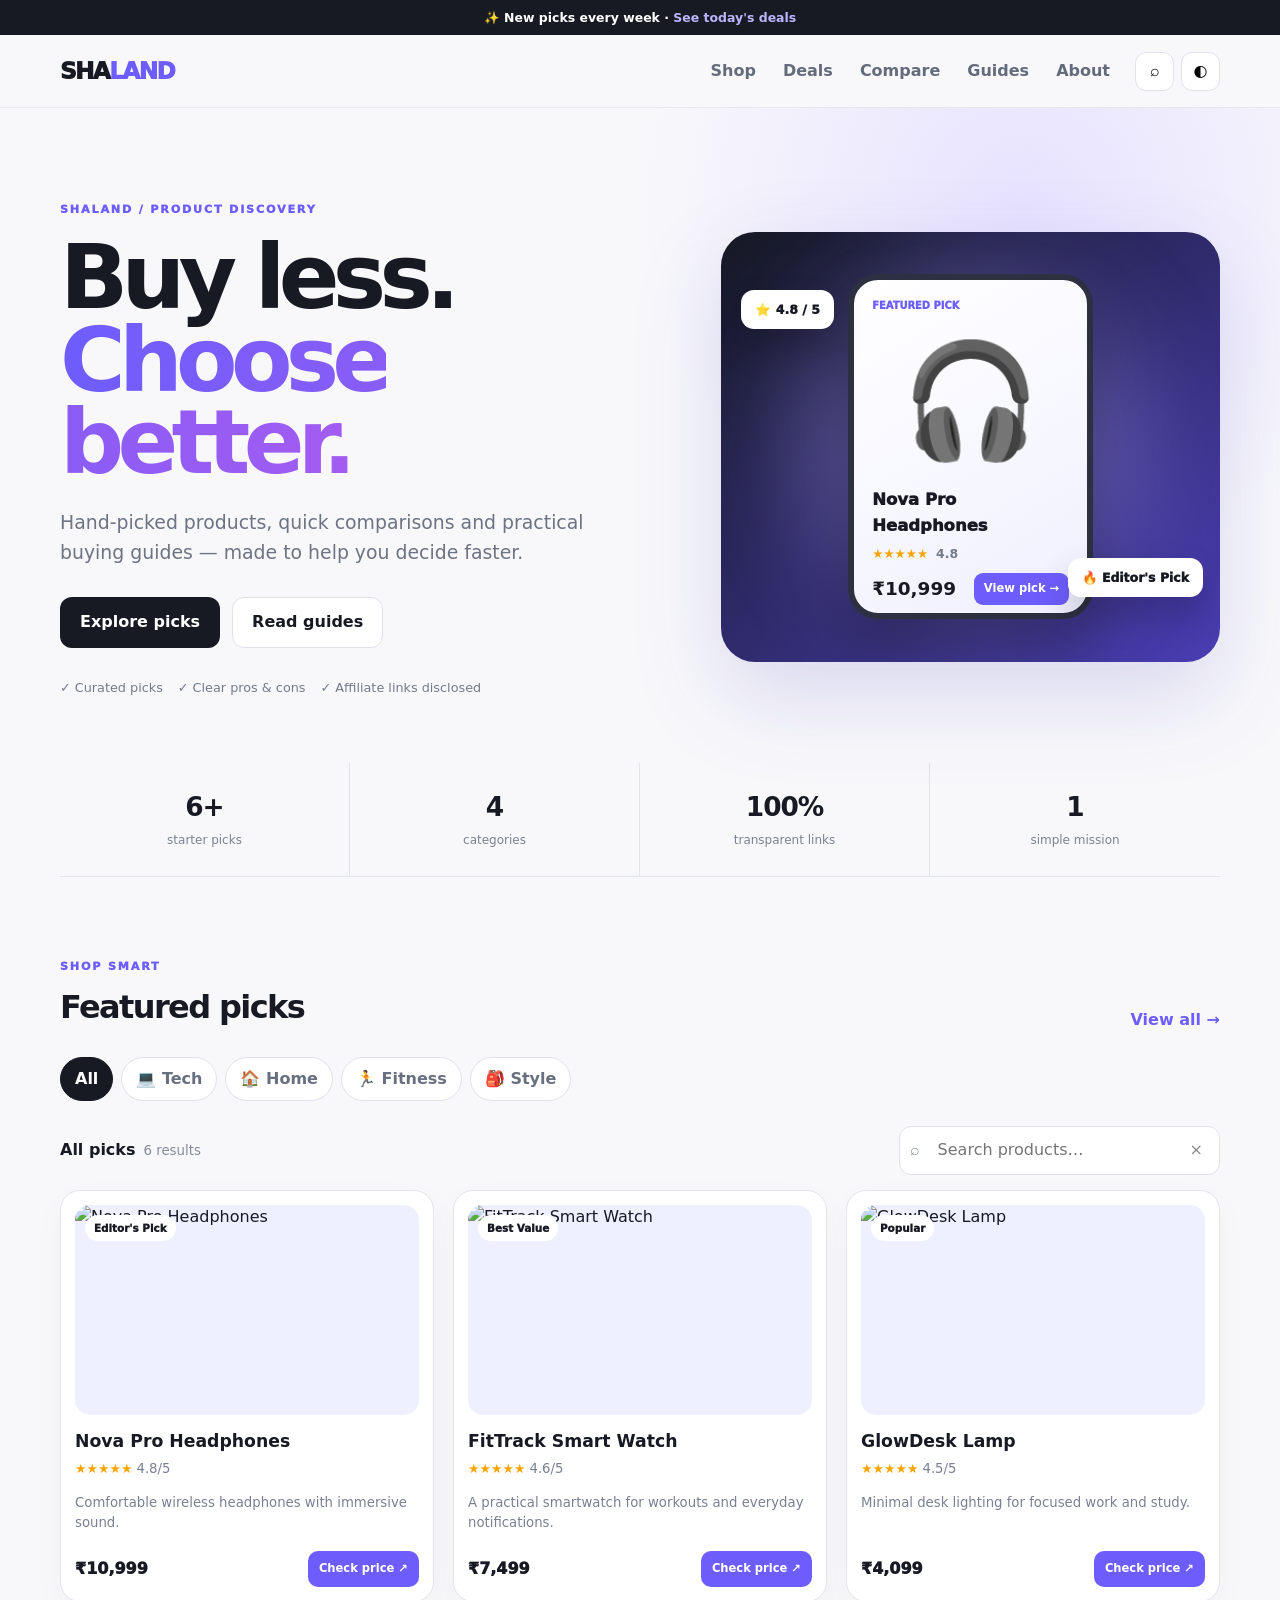
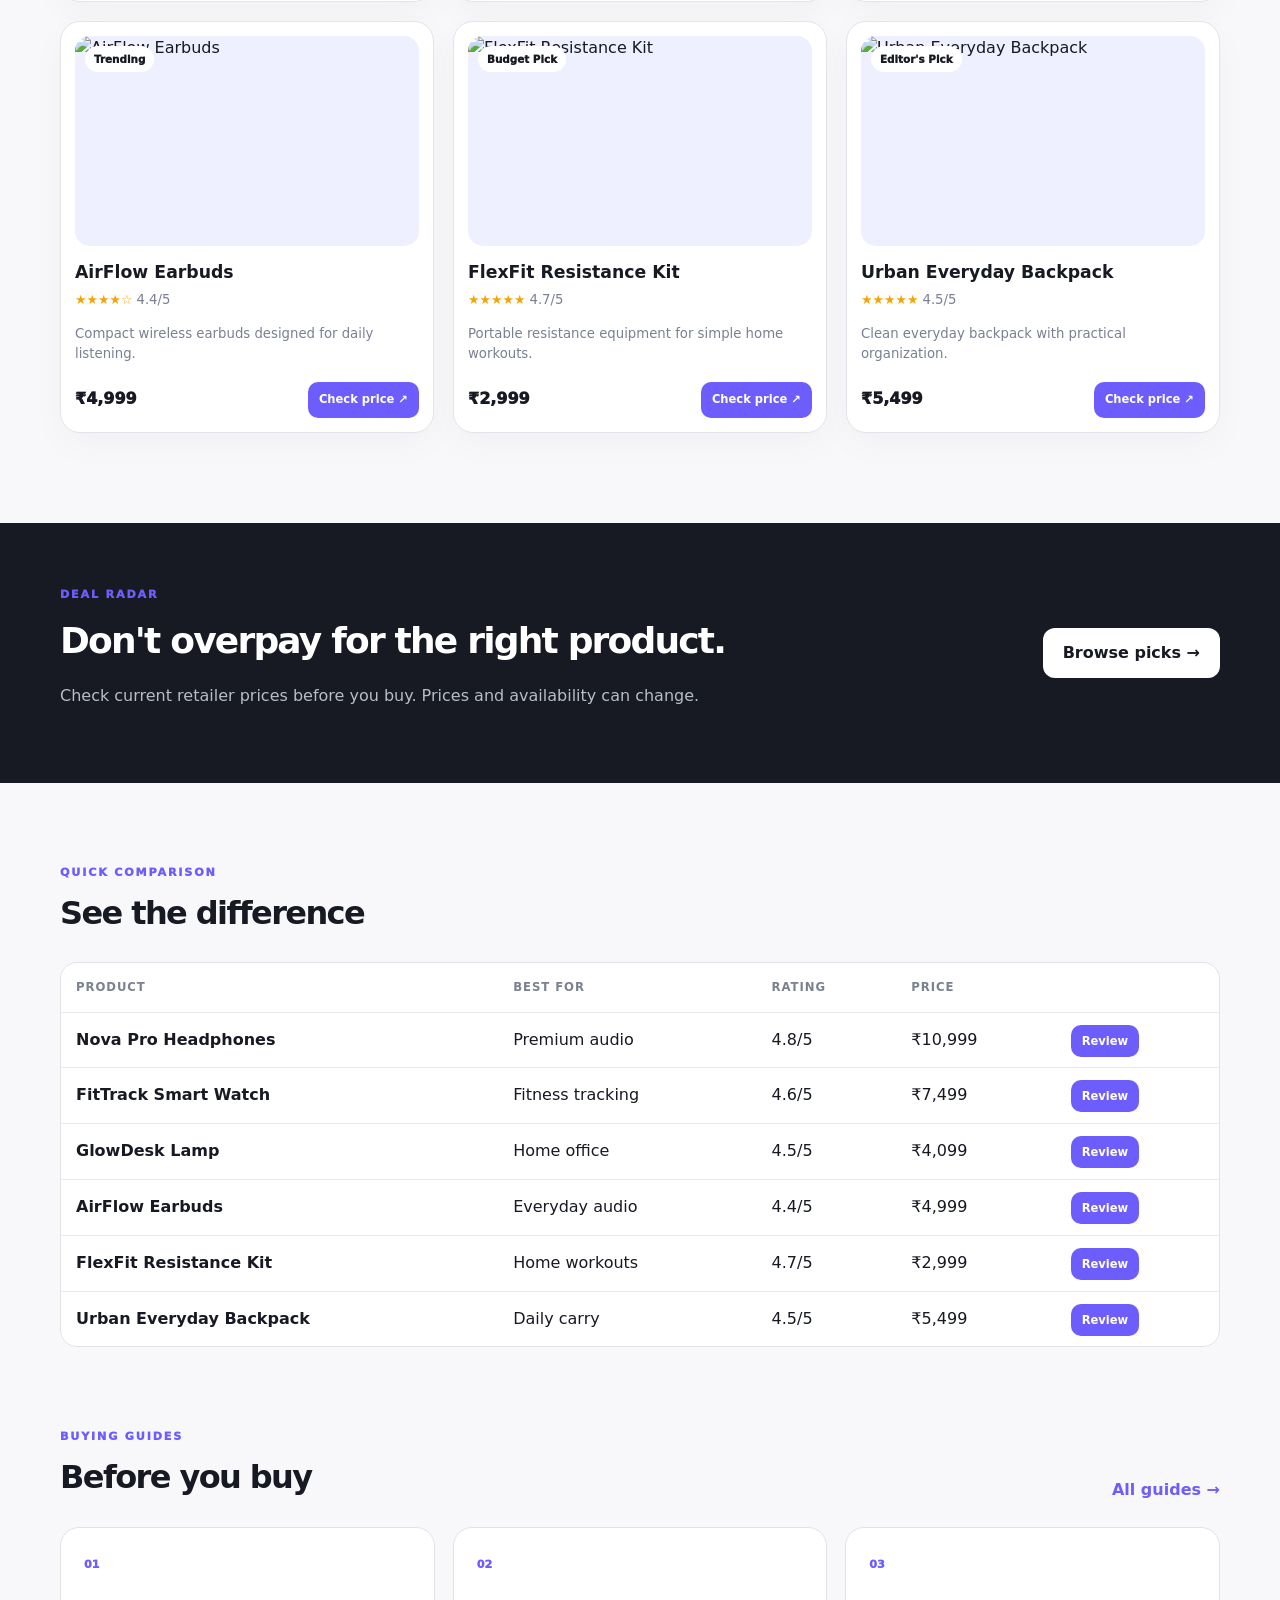
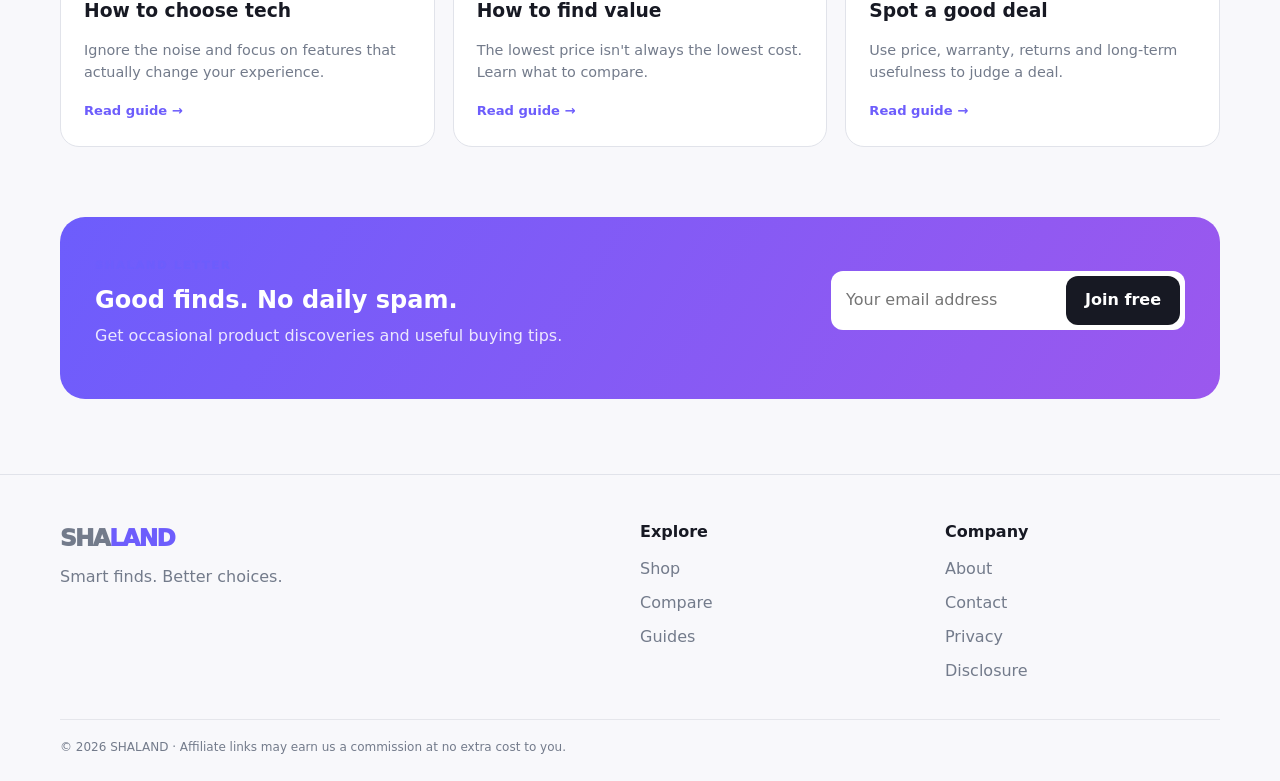
==== index.html @ bfd49ba3 "Add files via upload" ====
<!doctype html>
<html lang="en">
<head>
<meta charset="utf-8">
<meta name="viewport" content="width=device-width,initial-scale=1">
<meta name="description" content="SHALAND — curated product picks, honest comparisons, buying guides and affiliate deals.">
<meta name="theme-color" content="#6d5dfc">
<link rel="canonical" href="https://ajeshtv224-jpg.github.io/Shaland1/">
<title>SHALAND — Smart Finds. Better Choices.</title>
<link rel="stylesheet" href="styles.css">
</head>
<body>
<div class="announcement">✨ New picks every week · <a href="#deals">See today's deals</a></div>
<header class="header">
  <div class="wrap nav">
    <a class="logo" href="index.html">SHA<span>LAND</span></a>
    <nav id="nav"><a href="#shop">Shop</a><a href="#deals">Deals</a><a href="#compare">Compare</a><a href="guides.html">Guides</a><a href="about.html">About</a></nav>
    <div class="nav-tools"><button aria-label="Search" onclick="focusSearch()">⌕</button><button aria-label="Dark mode" onclick="toggleTheme()">◐</button><button class="menu" onclick="toggleNav()">☰</button></div>
  </div>
</header>

<main>
<section class="hero">
  <div class="wrap hero-grid">
    <div class="hero-copy">
      <span class="eyebrow">SHALAND / PRODUCT DISCOVERY</span>
      <h1>Buy less.<br><span>Choose better.</span></h1>
      <p>Hand-picked products, quick comparisons and practical buying guides — made to help you decide faster.</p>
      <div class="hero-actions"><a class="btn primary" href="#shop">Explore picks</a><a class="btn secondary" href="guides.html">Read guides</a></div>
      <div class="trust"><span>✓ Curated picks</span><span>✓ Clear pros & cons</span><span>✓ Affiliate links disclosed</span></div>
    </div>
    <div class="hero-showcase">
      <div class="orb"></div>
      <div class="showcase-card">
        <div class="mini-label">FEATURED PICK</div>
        <div class="showcase-icon">🎧</div>
        <div class="showcase-title">Nova Pro Headphones</div>
        <div class="rating">★★★★★ <b>4.8</b></div>
        <div class="showcase-bottom"><strong>₹10,999</strong><a href="product.html?id=1">View pick →</a></div>
      </div>
      <div class="pill top">⭐ 4.8 / 5</div><div class="pill bottom">🔥 Editor's Pick</div>
    </div>
  </div>
</section>

<section class="wrap stats">
  <div><strong>6+</strong><span>starter picks</span></div><div><strong>4</strong><span>categories</span></div><div><strong>100%</strong><span>transparent links</span></div><div><strong>1</strong><span>simple mission</span></div>
</section>

<section class="wrap" id="shop">
  <div class="section-head"><div><span class="eyebrow">SHOP SMART</span><h2>Featured picks</h2></div><a class="text-link" href="#all-products">View all →</a></div>
  <div class="category-tabs">
    <button class="active" onclick="setCat('all',this)">All</button><button onclick="setCat('tech',this)">💻 Tech</button><button onclick="setCat('home',this)">🏠 Home</button><button onclick="setCat('fitness',this)">🏃 Fitness</button><button onclick="setCat('style',this)">🎒 Style</button>
  </div>
  <div class="search-row"><div><b id="resultsTitle">All picks</b><small id="resultCount"></small></div><div class="searchbox">⌕<input id="search" oninput="render()" placeholder="Search products…"><button onclick="clearSearch()">×</button></div></div>
  <div id="all-products" class="product-grid"></div>
</section>

<section class="deal-strip" id="deals">
  <div class="wrap deal-inner"><div><span class="eyebrow">DEAL RADAR</span><h2>Don't overpay for the right product.</h2><p>Check current retailer prices before you buy. Prices and availability can change.</p></div><a class="btn light" href="#shop">Browse picks →</a></div>
</section>

<section class="wrap" id="compare">
  <div class="section-head"><div><span class="eyebrow">QUICK COMPARISON</span><h2>See the difference</h2></div></div>
  <div class="compare-wrap"><table><thead><tr><th>Product</th><th>Best for</th><th>Rating</th><th>Price</th><th></th></tr></thead><tbody id="compareBody"></tbody></table></div>
</section>

<section class="wrap guides-preview">
  <div class="section-head"><div><span class="eyebrow">BUYING GUIDES</span><h2>Before you buy</h2></div><a class="text-link" href="guides.html">All guides →</a></div>
  <div class="guide-grid">
    <article><span class="guide-number">01</span><h3>How to choose tech</h3><p>Ignore the noise and focus on features that actually change your experience.</p><a href="guides.html#tech">Read guide →</a></article>
    <article><span class="guide-number">02</span><h3>How to find value</h3><p>The lowest price isn't always the lowest cost. Learn what to compare.</p><a href="guides.html#value">Read guide →</a></article>
    <article><span class="guide-number">03</span><h3>Spot a good deal</h3><p>Use price, warranty, returns and long-term usefulness to judge a deal.</p><a href="guides.html#deals">Read guide →</a></article>
  </div>
</section>

<section class="wrap newsletter">
  <div><span class="eyebrow">SHALAND LETTER</span><h2>Good finds. No daily spam.</h2><p>Get occasional product discoveries and useful buying tips.</p></div>
  <form onsubmit="subscribe(event)"><input id="email" type="email" required placeholder="Your email address"><button class="btn primary">Join free</button></form>
  <small id="message"></small>
</section>
</main>

<footer><div class="wrap footer-grid"><div><a class="logo" href="index.html">SHA<span>LAND</span></a><p>Smart finds. Better choices.</p></div><div><b>Explore</b><a href="#shop">Shop</a><a href="#compare">Compare</a><a href="guides.html">Guides</a></div><div><b>Company</b><a href="about.html">About</a><a href="contact.html">Contact</a><a href="privacy.html">Privacy</a><a href="disclosure.html">Disclosure</a></div></div><div class="wrap copyright">© 2026 SHALAND · Affiliate links may earn us a commission at no extra cost to you.</div></footer>
<script src="products.js"></script><script src="app.js"></script>
</body></html>
---- styles.css ----
*{box-sizing:border-box}html{scroll-behavior:smooth}body{margin:0;background:#f8f8fb;color:#171923;font-family:Inter,ui-sans-serif,system-ui,-apple-system,BlinkMacSystemFont,"Segoe UI",sans-serif;line-height:1.55}a{text-decoration:none;color:inherit}button,input{font:inherit}.wrap{width:min(1160px,92%);margin:auto}.announcement{background:#171923;color:#fff;text-align:center;padding:8px;font-size:.78rem;font-weight:750}.announcement a{color:#bcb5ff}.header{position:sticky;top:0;z-index:40;background:#f8f8fbeF;backdrop-filter:blur(18px);border-bottom:1px solid #e6e7ee}.nav{height:72px;display:flex;align-items:center}.logo{font-weight:1000;letter-spacing:-.07em;font-size:1.45rem;margin-right:auto}.logo span{color:#6d5dfc}nav{display:flex;gap:27px;font-weight:800;color:#646b7b}nav a:hover{color:#6d5dfc}.nav-tools{display:flex;gap:7px;margin-left:25px}.nav-tools button{width:39px;height:39px;border:1px solid #e0e2ea;background:#fff;border-radius:11px;cursor:pointer}.menu{display:none}.hero{padding:88px 0 65px;background:radial-gradient(circle at 80% 15%,#e7e2ff 0,transparent 33%)}.hero-grid{display:grid;grid-template-columns:1fr .85fr;gap:75px;align-items:center}.eyebrow{font-size:.7rem;font-weight:1000;letter-spacing:.16em;color:#6d5dfc}.hero h1{font-size:clamp(3.3rem,7vw,6rem);line-height:.92;letter-spacing:-.075em;margin:15px 0 25px}.hero h1 span{color:transparent;background:linear-gradient(90deg,#6d5dfc,#a35cf1);background-clip:text}.hero-copy>p{font-size:1.18rem;color:#6c7382;max-width:620px}.hero-actions{display:flex;gap:12px;margin:30px 0}.btn{display:inline-flex;align-items:center;justify-content:center;border-radius:12px;padding:12px 19px;font-weight:900;border:1px solid transparent;cursor:pointer}.primary{background:#171923;color:#fff}.secondary{background:#fff;border-color:#e0e2ea}.light{background:#fff;color:#171923}.trust{display:flex;flex-wrap:wrap;gap:15px;color:#737b8b;font-size:.8rem}.hero-showcase{height:430px;border-radius:34px;background:linear-gradient(140deg,#151823,#4a3db4);display:grid;place-items:center;position:relative;overflow:hidden;box-shadow:0 35px 90px #493db42b}.orb{position:absolute;width:330px;height:330px;border-radius:50%;background:#a99eff;filter:blur(55px);opacity:.45}.showcase-card{position:relative;z-index:2;width:245px;height:345px;border:6px solid #2d3040;border-radius:30px;background:linear-gradient(150deg,#fff,#f0f0ff);padding:18px;display:flex;flex-direction:column;box-shadow:0 30px 60px #0005}.mini-label{font-size:.62rem;font-weight:1000;color:#6d5dfc}.showcase-icon{font-size:7rem;text-align:center;margin:auto 0}.showcase-title{font-weight:950;font-size:1.03rem}.rating{font-size:.78rem;color:#f5a400;margin-top:5px}.rating b{color:#737b8b;margin-left:4px}.showcase-bottom{display:flex;align-items:center;justify-content:space-between;margin-top:10px}.showcase-bottom strong{font-size:1.15rem}.showcase-bottom a{background:#6d5dfc;color:#fff;padding:7px 10px;border-radius:9px;font-size:.72rem;font-weight:900}.pill{position:absolute;background:#fff;border-radius:13px;padding:10px 14px;z-index:3;font-weight:950;font-size:.78rem;box-shadow:0 18px 35px #0003}.pill.top{top:58px;left:20px}.pill.bottom{right:17px;bottom:65px}.stats{display:grid;grid-template-columns:repeat(4,1fr);border-bottom:1px solid #e2e4eb}.stats div{padding:24px;border-right:1px solid #e2e4eb;text-align:center}.stats div:last-child{border:0}.stats strong{display:block;font-size:1.65rem;letter-spacing:-.04em}.stats span{font-size:.75rem;color:#7b8291}.section-head{display:flex;align-items:end;justify-content:space-between;margin:76px 0 24px}.section-head h2{margin:5px 0 0;font-size:2rem;letter-spacing:-.05em}.text-link{font-weight:900;color:#6d5dfc}.category-tabs{display:flex;gap:8px;flex-wrap:wrap}.category-tabs button{padding:9px 14px;border:1px solid #e0e2ea;background:#fff;border-radius:999px;cursor:pointer;font-weight:800;color:#687080}.category-tabs button.active{background:#171923;color:#fff;border-color:#171923}.search-row{display:flex;justify-content:space-between;align-items:center;margin:25px 0 15px}.search-row small{margin-left:8px;color:#858c9a}.searchbox{display:flex;align-items:center;gap:7px;border:1px solid #dfe2e9;background:#fff;border-radius:12px;padding:0 10px;color:#8a91a0}.searchbox input{border:0;outline:0;padding:11px;width:250px;background:transparent}.searchbox button{border:0;background:none;cursor:pointer;color:#888}.product-grid{display:grid;grid-template-columns:repeat(3,1fr);gap:19px}.card{background:#fff;border:1px solid #e2e4eb;border-radius:20px;padding:14px;transition:.22s;box-shadow:0 12px 35px #14162208}.card:hover{transform:translateY(-5px);box-shadow:0 20px 45px #14162212}.product-image{height:210px;background:#eef0ff;border-radius:15px;overflow:hidden;position:relative}.product-image img{width:100%;height:100%;object-fit:cover}.badge{position:absolute;top:10px;left:10px;background:#fff;border-radius:999px;padding:5px 9px;font-size:.65rem;font-weight:1000}.card h3{font-size:1.08rem;margin:13px 0 4px}.stars{color:#f5a400;font-size:.8rem}.muted{color:#788091;font-size:.83rem}.card p{min-height:45px}.card-bottom{display:flex;align-items:center;justify-content:space-between;margin-top:13px}.price{font-weight:1000}.deal{background:#6d5dfc;color:#fff;padding:9px 11px;border-radius:10px;font-size:.72rem;font-weight:900}.deal-strip{margin-top:90px;background:#171923;color:#fff;padding:58px 0}.deal-inner{display:flex;align-items:center;justify-content:space-between;gap:30px}.deal-inner h2{font-size:2.25rem;letter-spacing:-.05em;margin:7px 0}.deal-inner p{color:#b8bdc9}.compare-wrap{overflow:auto;border:1px solid #e1e3ea;border-radius:17px;background:#fff}.compare-wrap table{width:100%;min-width:700px;border-collapse:collapse}.compare-wrap th,.compare-wrap td{text-align:left;padding:15px;border-bottom:1px solid #e8e9ee}.compare-wrap th{font-size:.73rem;color:#7a8290;text-transform:uppercase;letter-spacing:.08em}.compare-wrap tr:last-child td{border:0}.guides-preview{padding-bottom:70px}.guide-grid{display:grid;grid-template-columns:repeat(3,1fr);gap:18px}.guide-grid article{background:#fff;border:1px solid #e1e3ea;border-radius:19px;padding:23px}.guide-number{font-size:.7rem;color:#6d5dfc;font-weight:1000}.guide-grid h3{margin:20px 0 6px}.guide-grid p{color:#737b8b;font-size:.9rem}.guide-grid a{color:#6d5dfc;font-weight:900;font-size:.82rem}.newsletter{margin-bottom:75px;padding:35px;border-radius:25px;background:linear-gradient(120deg,#6d5dfc,#9b58ee);color:#fff;display:grid;grid-template-columns:1fr auto;gap:15px;align-items:center}.newsletter h2{margin:5px 0}.newsletter p{margin:0;opacity:.85}.newsletter form{display:flex;background:#fff;border-radius:12px;padding:5px}.newsletter input{width:230px;border:0;outline:0;padding:10px}.newsletter .primary{border:0}.newsletter small{grid-column:1/-1}footer{border-top:1px solid #e1e3ea;padding:45px 0 25px;color:#737b8b}.footer-grid{display:grid;grid-template-columns:2fr 1fr 1fr;gap:30px}.footer-grid>div{display:flex;flex-direction:column;gap:9px}.footer-grid .logo{margin:0}.footer-grid p{margin:0}.footer-grid b{color:#171923;margin-bottom:4px}.copyright{font-size:.75rem;margin-top:35px;padding-top:18px;border-top:1px solid #e5e6eb}@media(max-width:850px){nav{display:none;position:absolute;left:4%;right:4%;top:112px;background:#fff;padding:18px;border-radius:15px;box-shadow:0 20px 50px #0002;flex-direction:column}.menu{display:block}.hero-grid{grid-template-columns:1fr}.hero-showcase{height:370px}.product-grid{grid-template-columns:1fr 1fr}.guide-grid{grid-template-columns:1fr}.newsletter{grid-template-columns:1fr}.stats{grid-template-columns:1fr 1fr}.stats div{border-bottom:1px solid #e2e4eb}.deal-inner{display:block}.deal-inner .btn{margin-top:15px}}@media(max-width:560px){.hero{padding-top:60px}.hero-showcase{height:330px}.showcase-card{transform:scale(.86)}.product-grid{grid-template-columns:1fr}.search-row{display:block}.searchbox{margin-top:12px}.searchbox input{width:100%}.section-head{margin-top:55px}.footer-grid{grid-template-columns:1fr}.trust{display:block}.trust span{display:block;margin-bottom:6px}}
.dark{background:#0f1118;color:#f4f5f8}.dark .header{background:#0f1118eF;border-color:#292d39}.dark .nav-tools button,.dark .secondary,.dark .searchbox,.dark .card,.dark .compare-wrap,.dark .guide-grid article,.dark .newsletter form{background:#191c25;color:#f4f5f8;border-color:#303543}.dark nav{background:#191c25}.dark .hero{background:radial-gradient(circle at 80% 15%,#29264b 0,transparent 33%)}.dark .hero-copy>p,.dark .muted,.dark .stats span,.dark .guide-grid p,.dark footer{color:#aeb5c3}.dark .stats,.dark .stats div,.dark .compare-wrap th,.dark .compare-wrap td,.dark footer,.dark .copyright{border-color:#2b2f3b}.dark .category-tabs button{background:#191c25;color:#c0c6d1;border-color:#303543}.dark .category-tabs button.active,.dark .primary{background:#fff;color:#171923}.dark .section-head .text-link,.dark .guide-grid a{color:#9d94ff}.dark .footer-grid b{color:#fff}.dark .newsletter input{color:#fff}
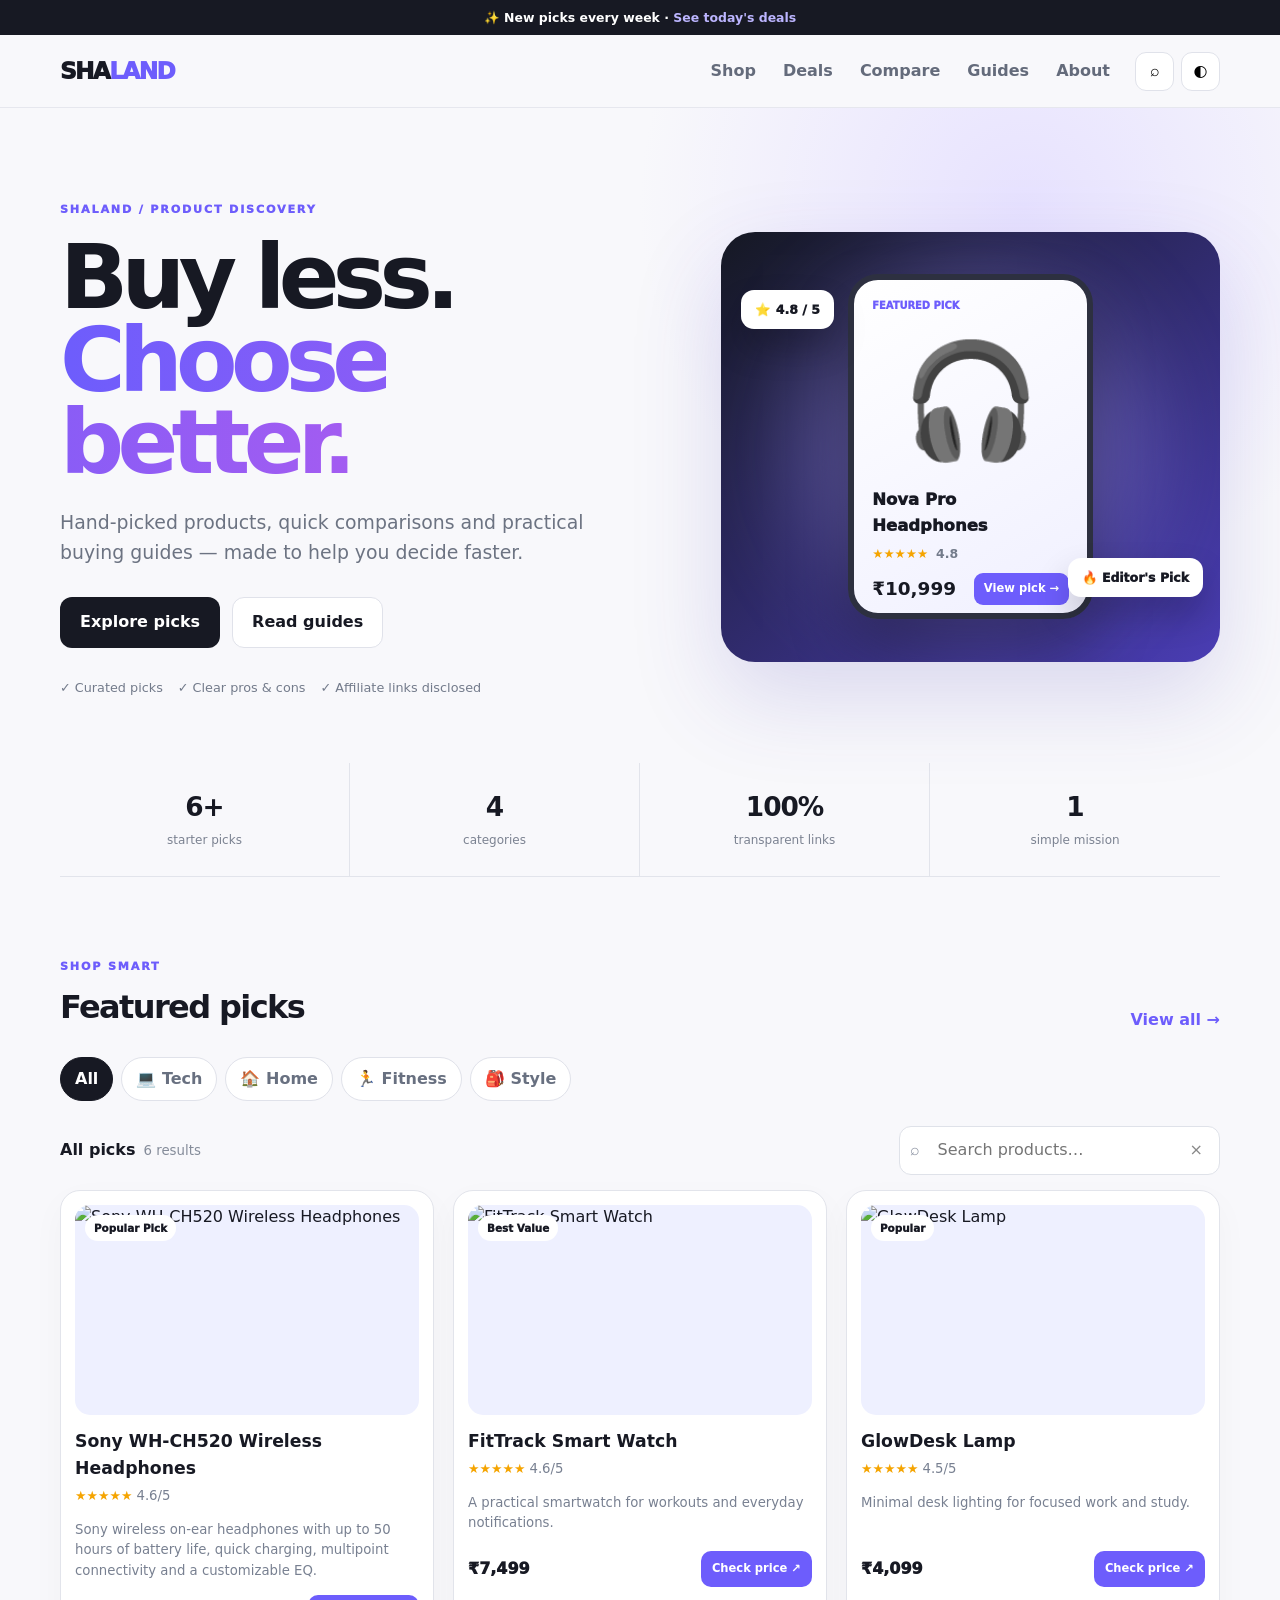
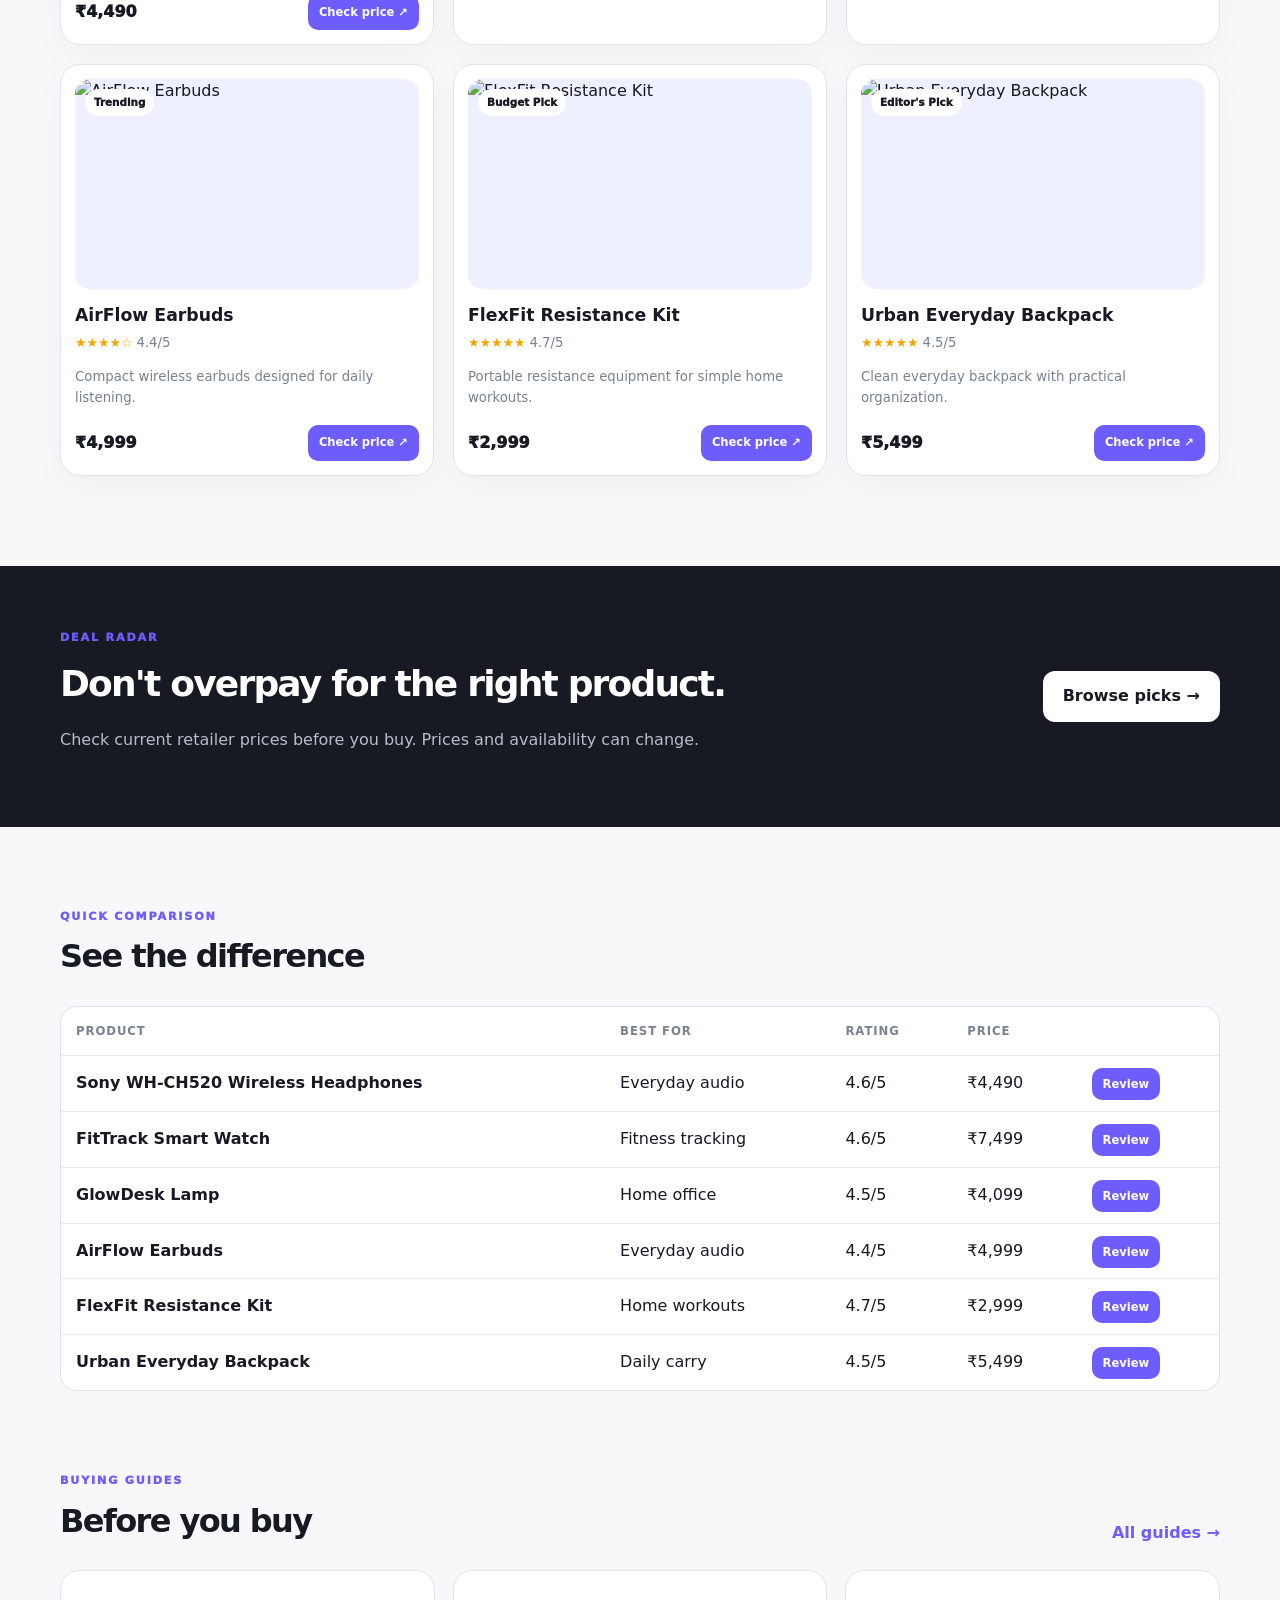
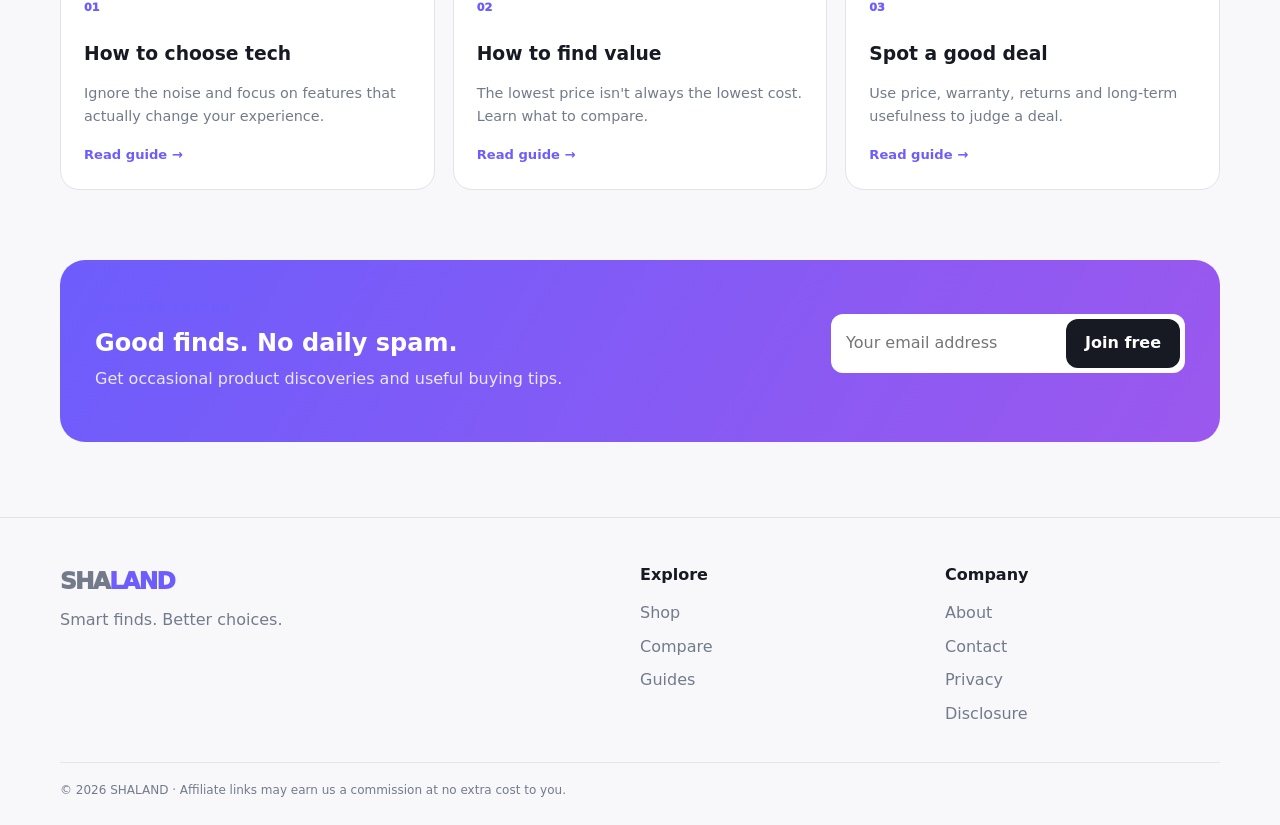
==== commit cbbe8453: "Update index.html" ====
--- a/index.html
+++ b/index.html
@@ -2,11 +2,9 @@
 <html lang="en">
 <head>
 <meta charset="utf-8">
-<meta name="viewport" content="width=device-width,initial-scale=1">
-<meta name="description" content="SHALAND — curated product picks, honest comparisons, buying guides and affiliate deals.">
+<meta name="description" content="Discover the best tech, home, fitness and style products with SHALAND. Compare products, explore buying guides and find smarter buys.">
 <meta name="theme-color" content="#6d5dfc">
-<link rel="canonical" href="https://ajeshtv224-jpg.github.io/Shaland1/">
-<title>SHALAND — Smart Finds. Better Choices.</title>
+<title>SHALAND — Discover Better Products & Smarter Buys</title>
 <link rel="stylesheet" href="styles.css">
 </head>
 <body>
@@ -83,4 +81,4 @@
 
 <footer><div class="wrap footer-grid"><div><a class="logo" href="index.html">SHA<span>LAND</span></a><p>Smart finds. Better choices.</p></div><div><b>Explore</b><a href="#shop">Shop</a><a href="#compare">Compare</a><a href="guides.html">Guides</a></div><div><b>Company</b><a href="about.html">About</a><a href="contact.html">Contact</a><a href="privacy.html">Privacy</a><a href="disclosure.html">Disclosure</a></div></div><div class="wrap copyright">© 2026 SHALAND · Affiliate links may earn us a commission at no extra cost to you.</div></footer>
 <script src="products.js"></script><script src="app.js"></script>
-</body></html>+</body></html>
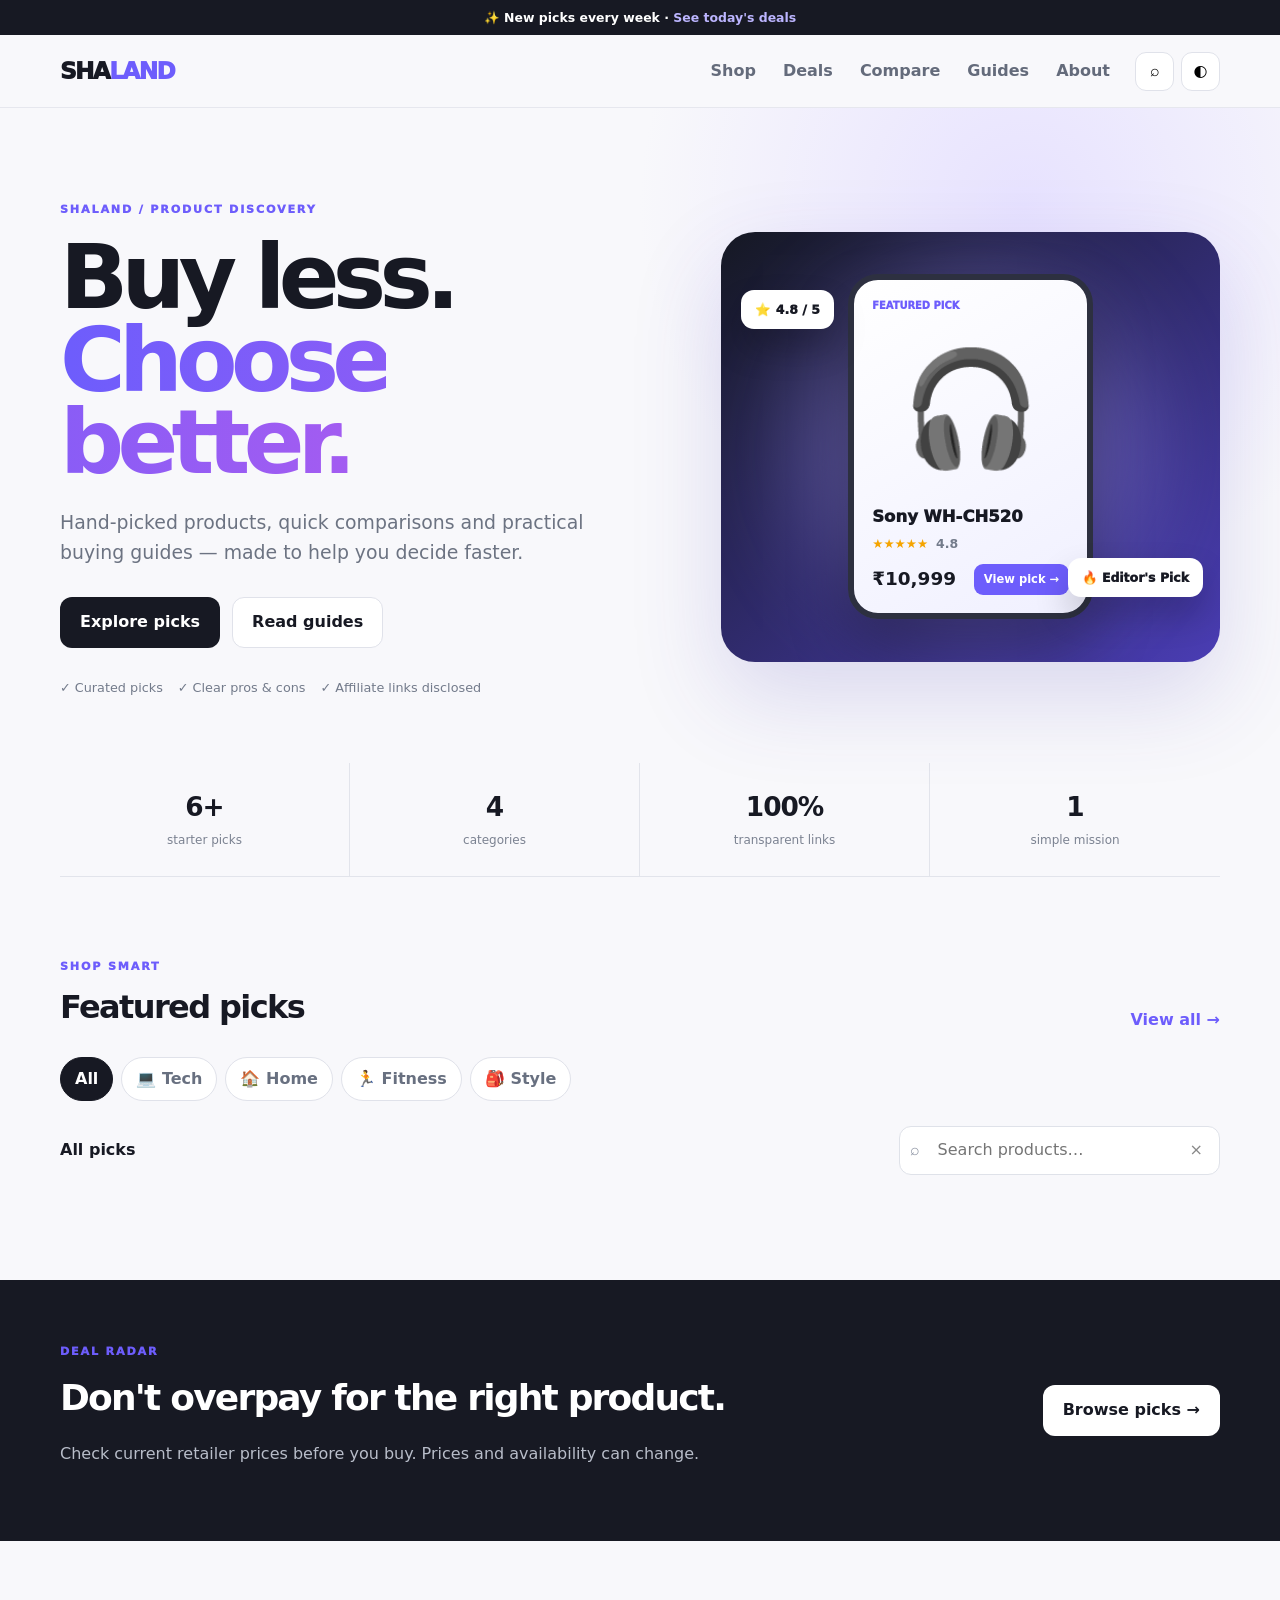
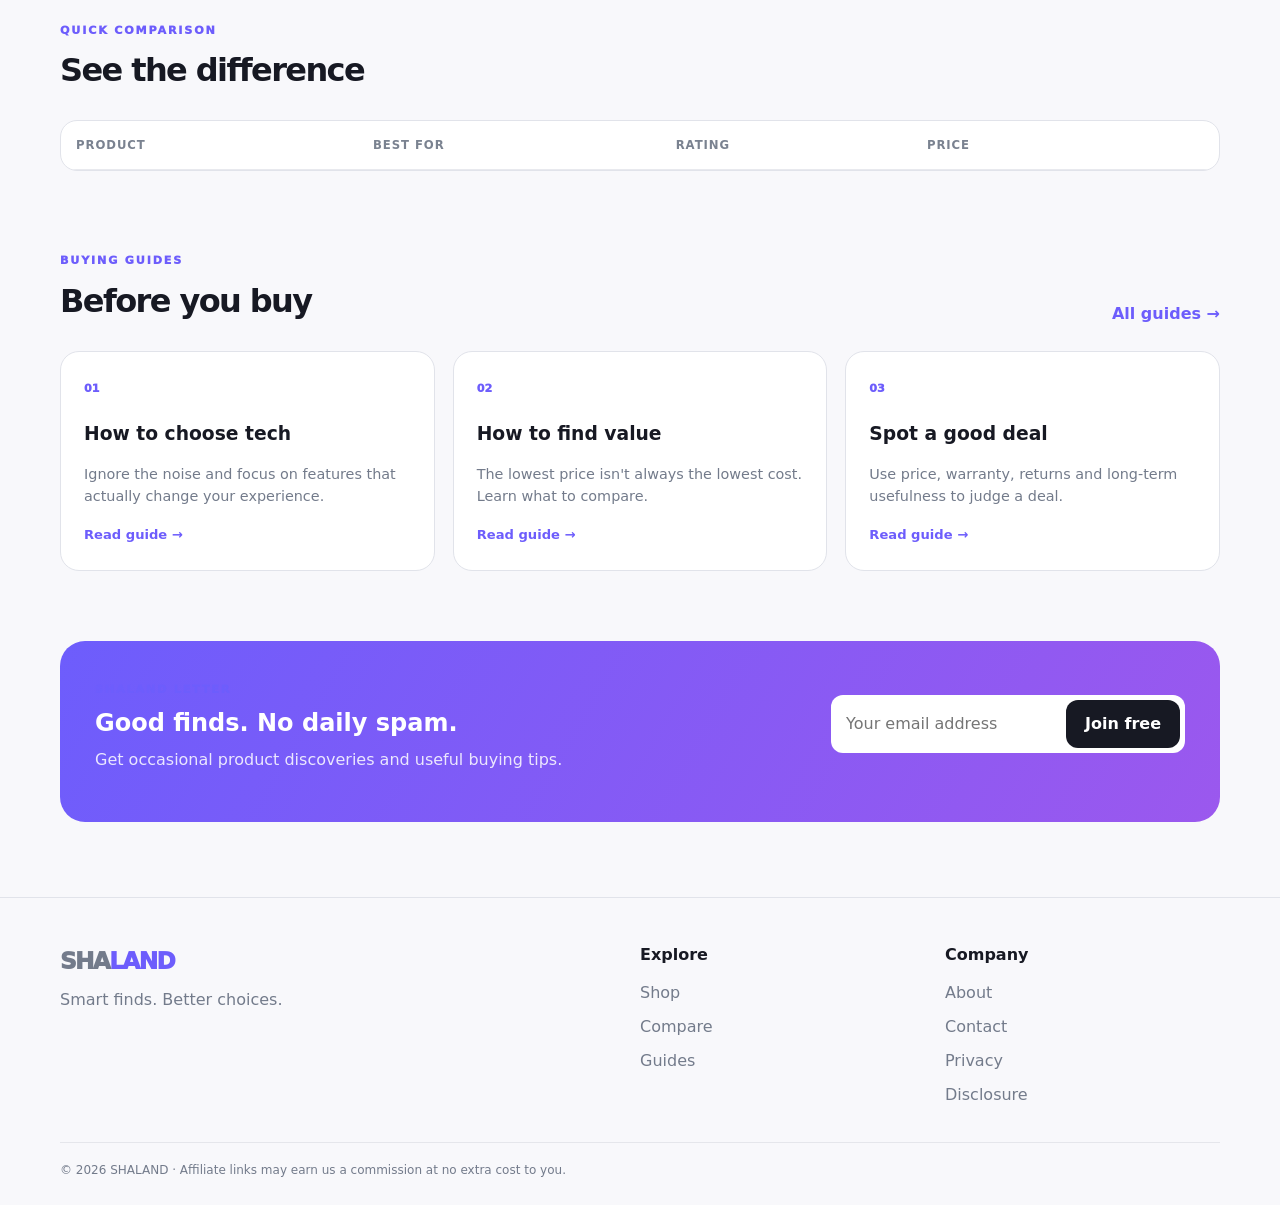
==== commit 1d582842: "Update index.html" ====
--- a/index.html
+++ b/index.html
@@ -32,7 +32,7 @@
       <div class="showcase-card">
         <div class="mini-label">FEATURED PICK</div>
         <div class="showcase-icon">🎧</div>
-        <div class="showcase-title">Nova Pro Headphones</div>
+        <div class="showcase-title">Sony WH-CH520</div>
         <div class="rating">★★★★★ <b>4.8</b></div>
         <div class="showcase-bottom"><strong>₹10,999</strong><a href="product.html?id=1">View pick →</a></div>
       </div>
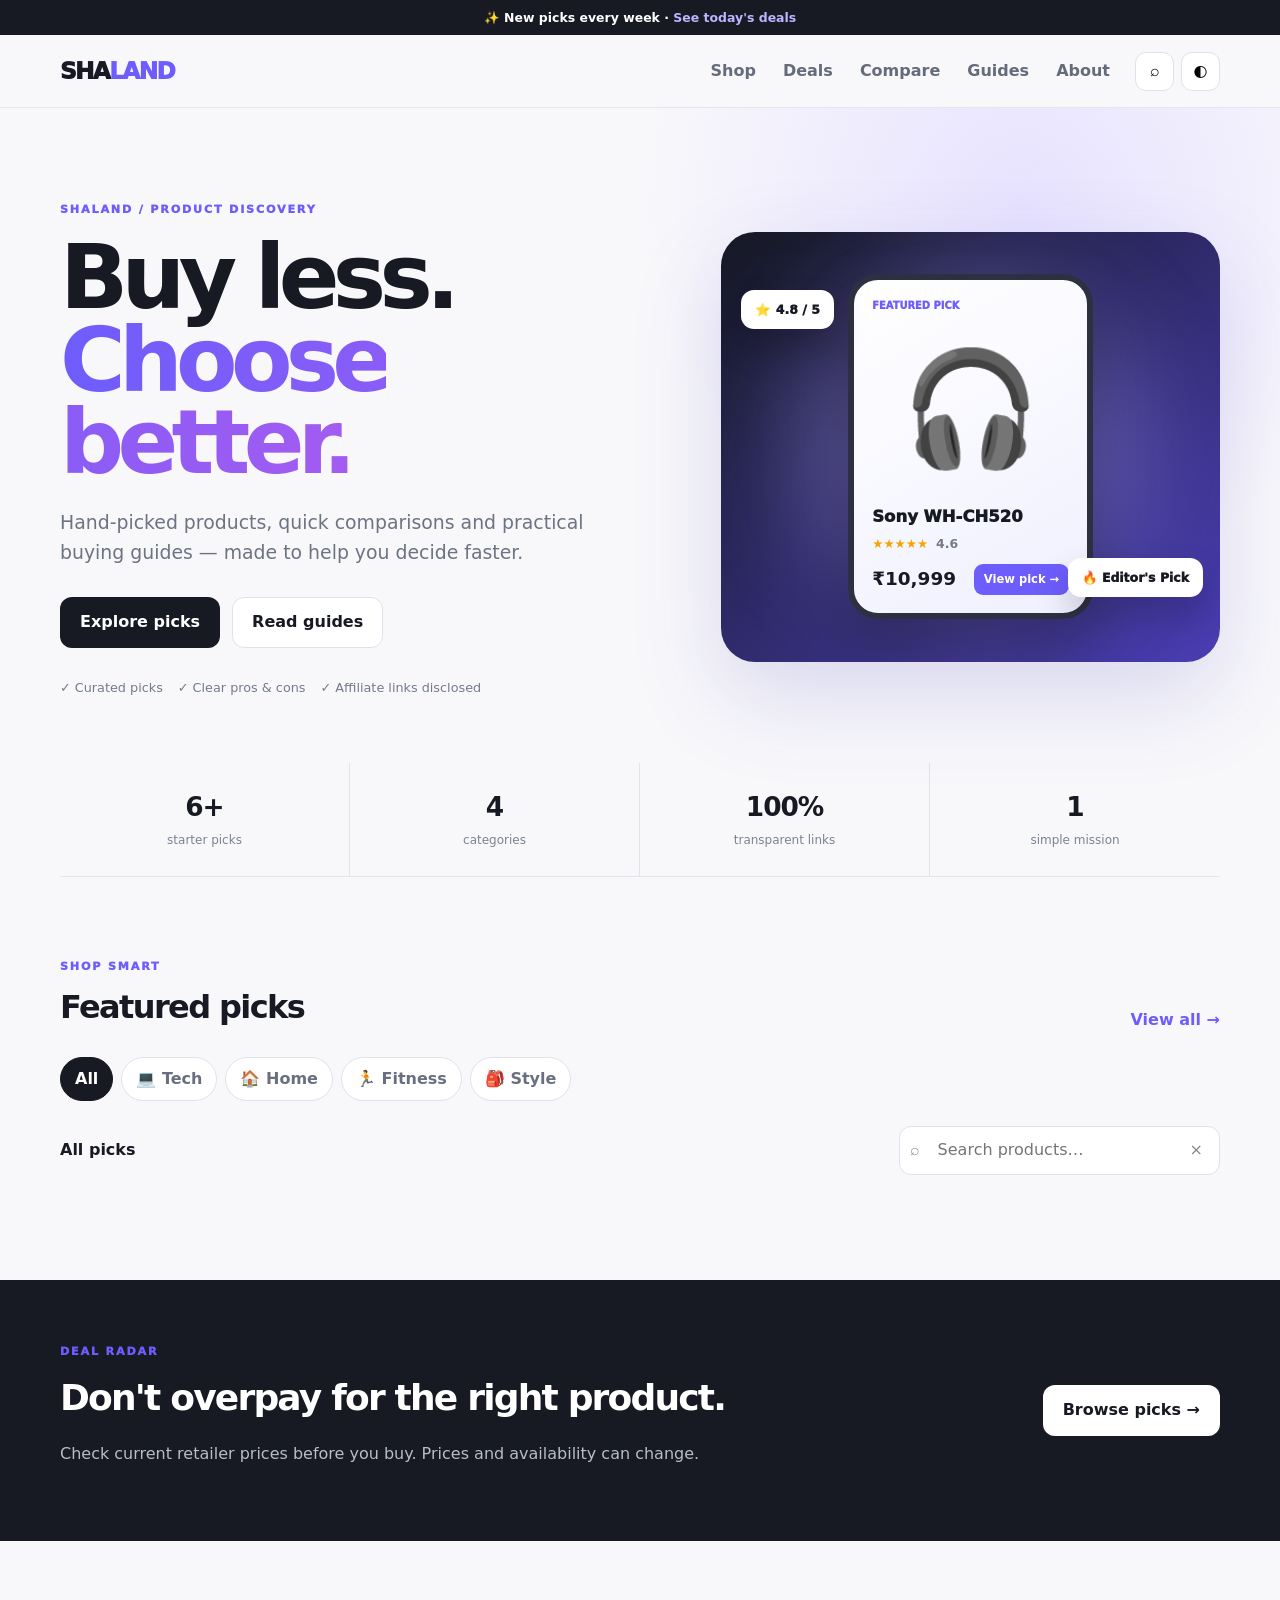
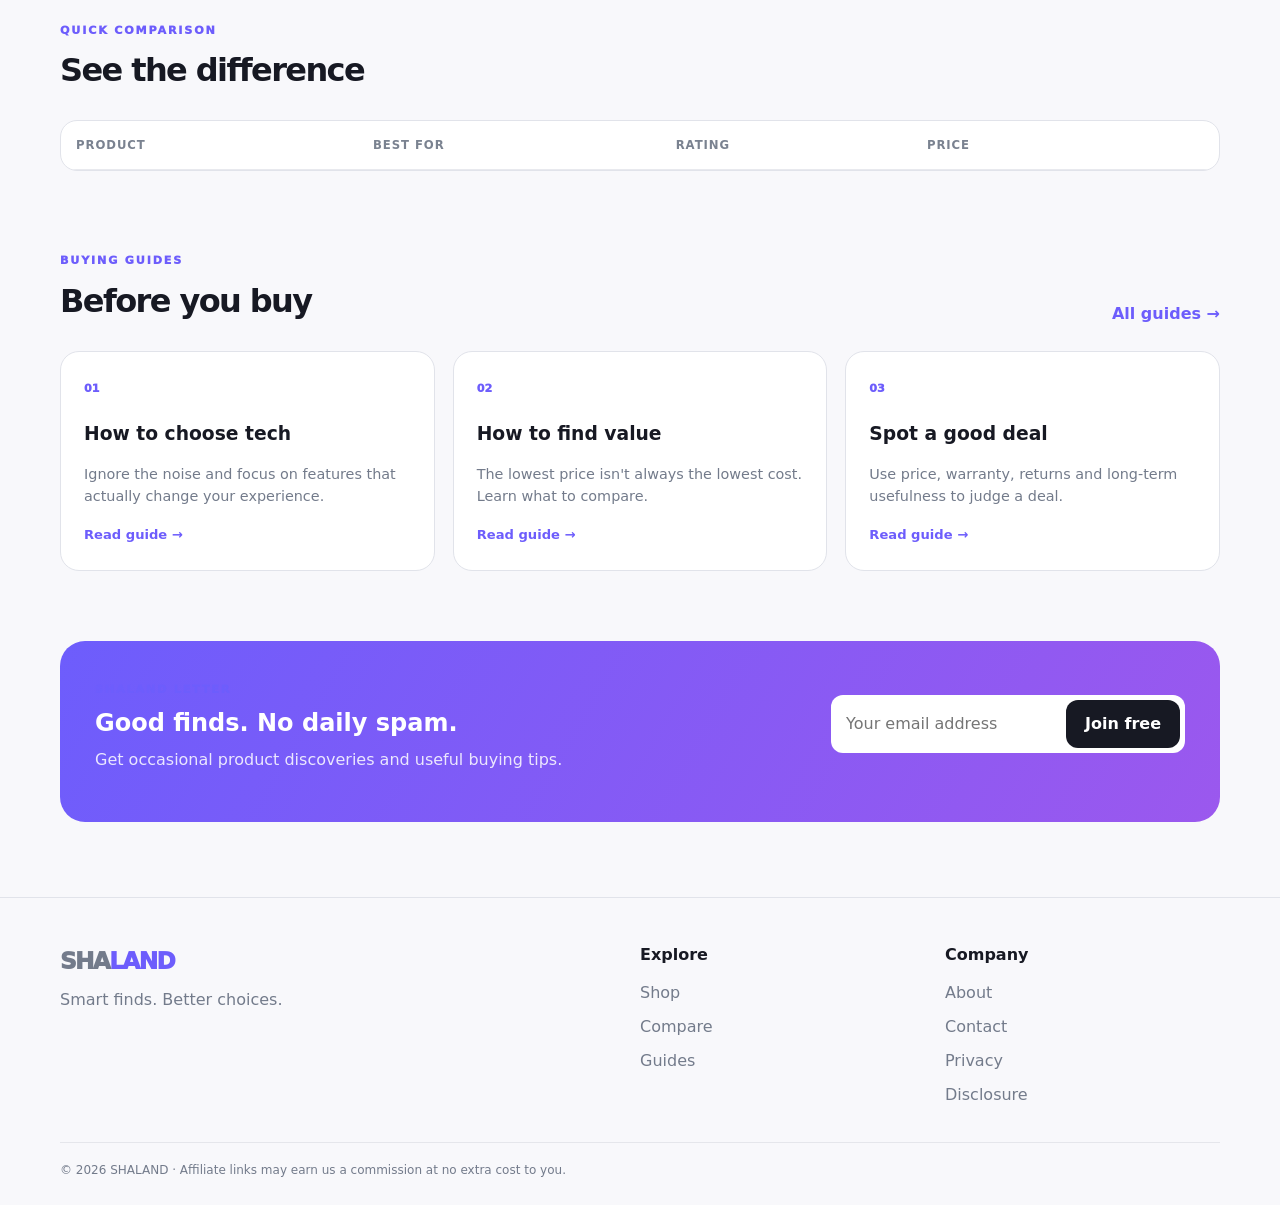
==== commit 8c87321f: "Update index.html" ====
--- a/index.html
+++ b/index.html
@@ -33,7 +33,7 @@
         <div class="mini-label">FEATURED PICK</div>
         <div class="showcase-icon">🎧</div>
         <div class="showcase-title">Sony WH-CH520</div>
-        <div class="rating">★★★★★ <b>4.8</b></div>
+        <div class="rating">★★★★★ <b>4.6</b></div>
         <div class="showcase-bottom"><strong>₹10,999</strong><a href="product.html?id=1">View pick →</a></div>
       </div>
       <div class="pill top">⭐ 4.8 / 5</div><div class="pill bottom">🔥 Editor's Pick</div>
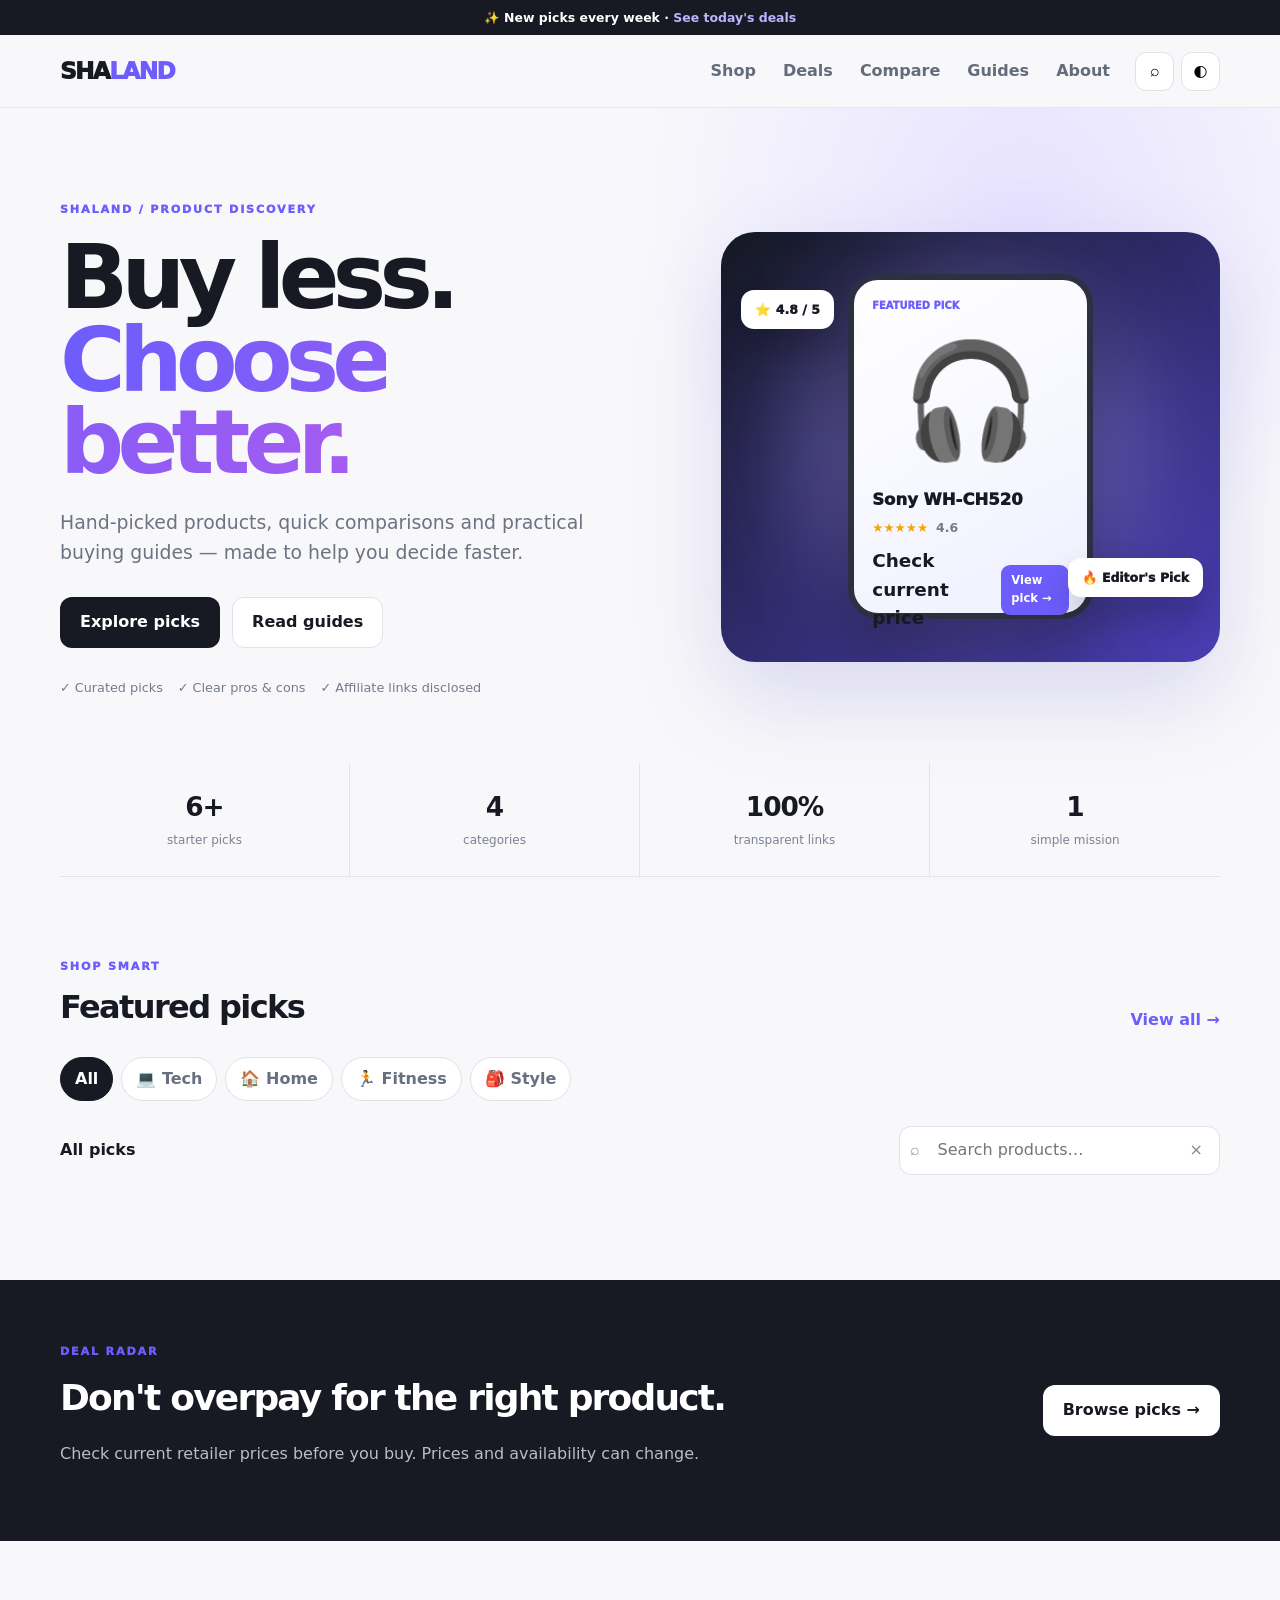
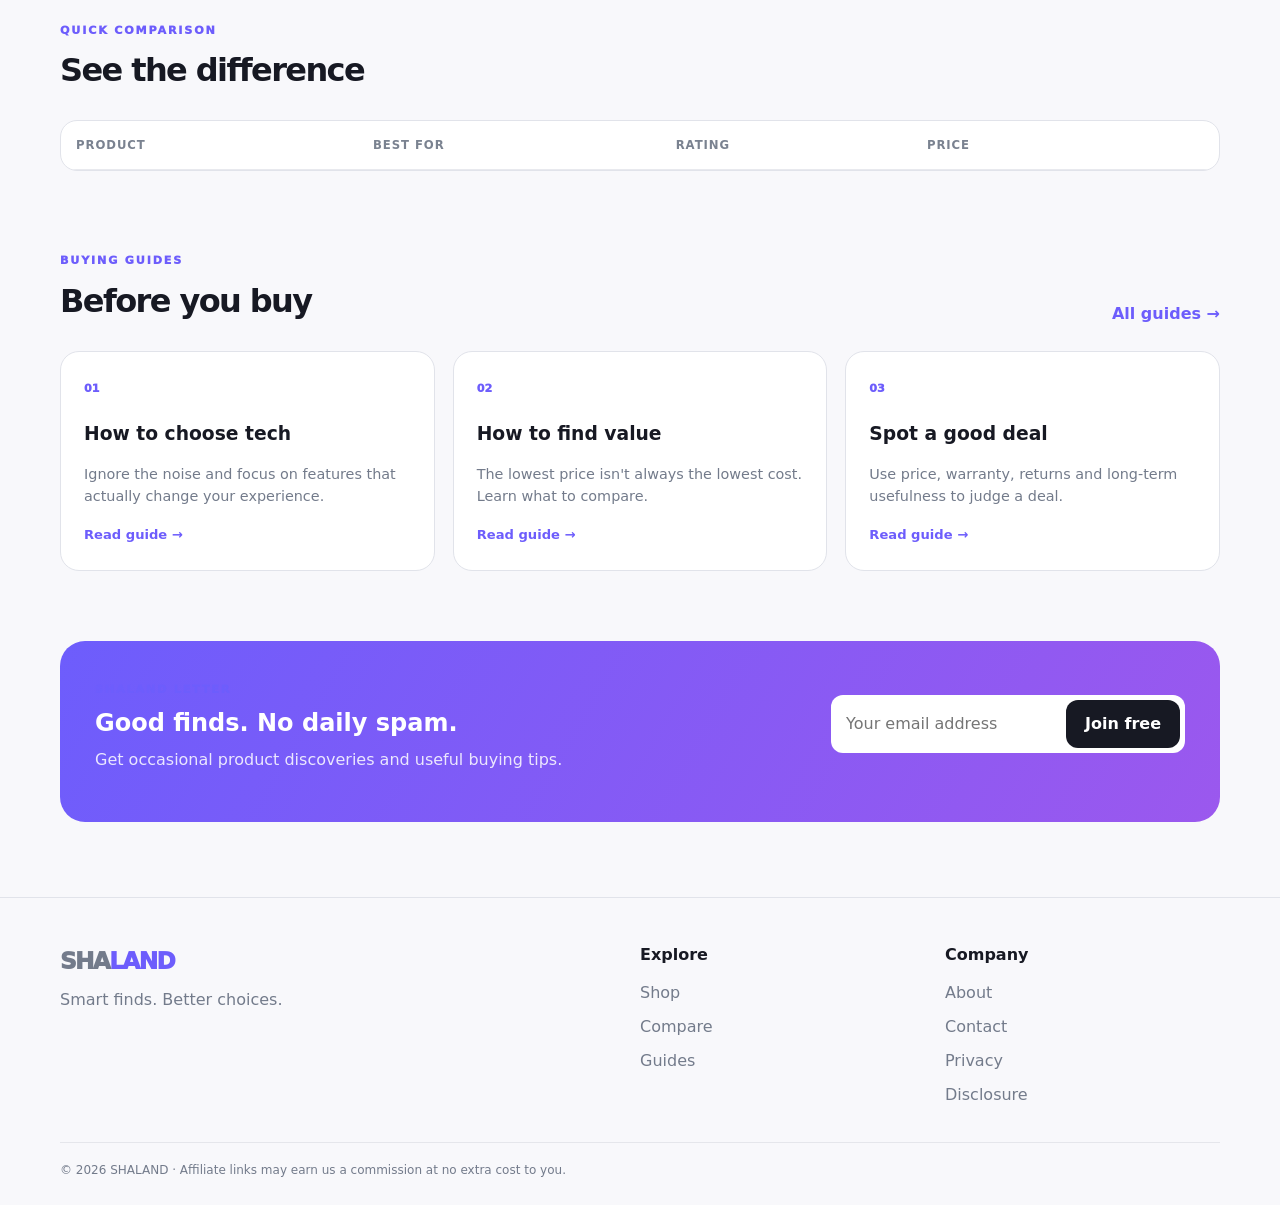
==== commit 639c2dca: "Update index.html" ====
--- a/index.html
+++ b/index.html
@@ -34,7 +34,7 @@
         <div class="showcase-icon">🎧</div>
         <div class="showcase-title">Sony WH-CH520</div>
         <div class="rating">★★★★★ <b>4.6</b></div>
-        <div class="showcase-bottom"><strong>₹10,999</strong><a href="product.html?id=1">View pick →</a></div>
+        <div class="showcase-bottom"><strong>Check current price</strong><a href="product.html?id=1">View pick →</a></div>
       </div>
       <div class="pill top">⭐ 4.8 / 5</div><div class="pill bottom">🔥 Editor's Pick</div>
     </div>
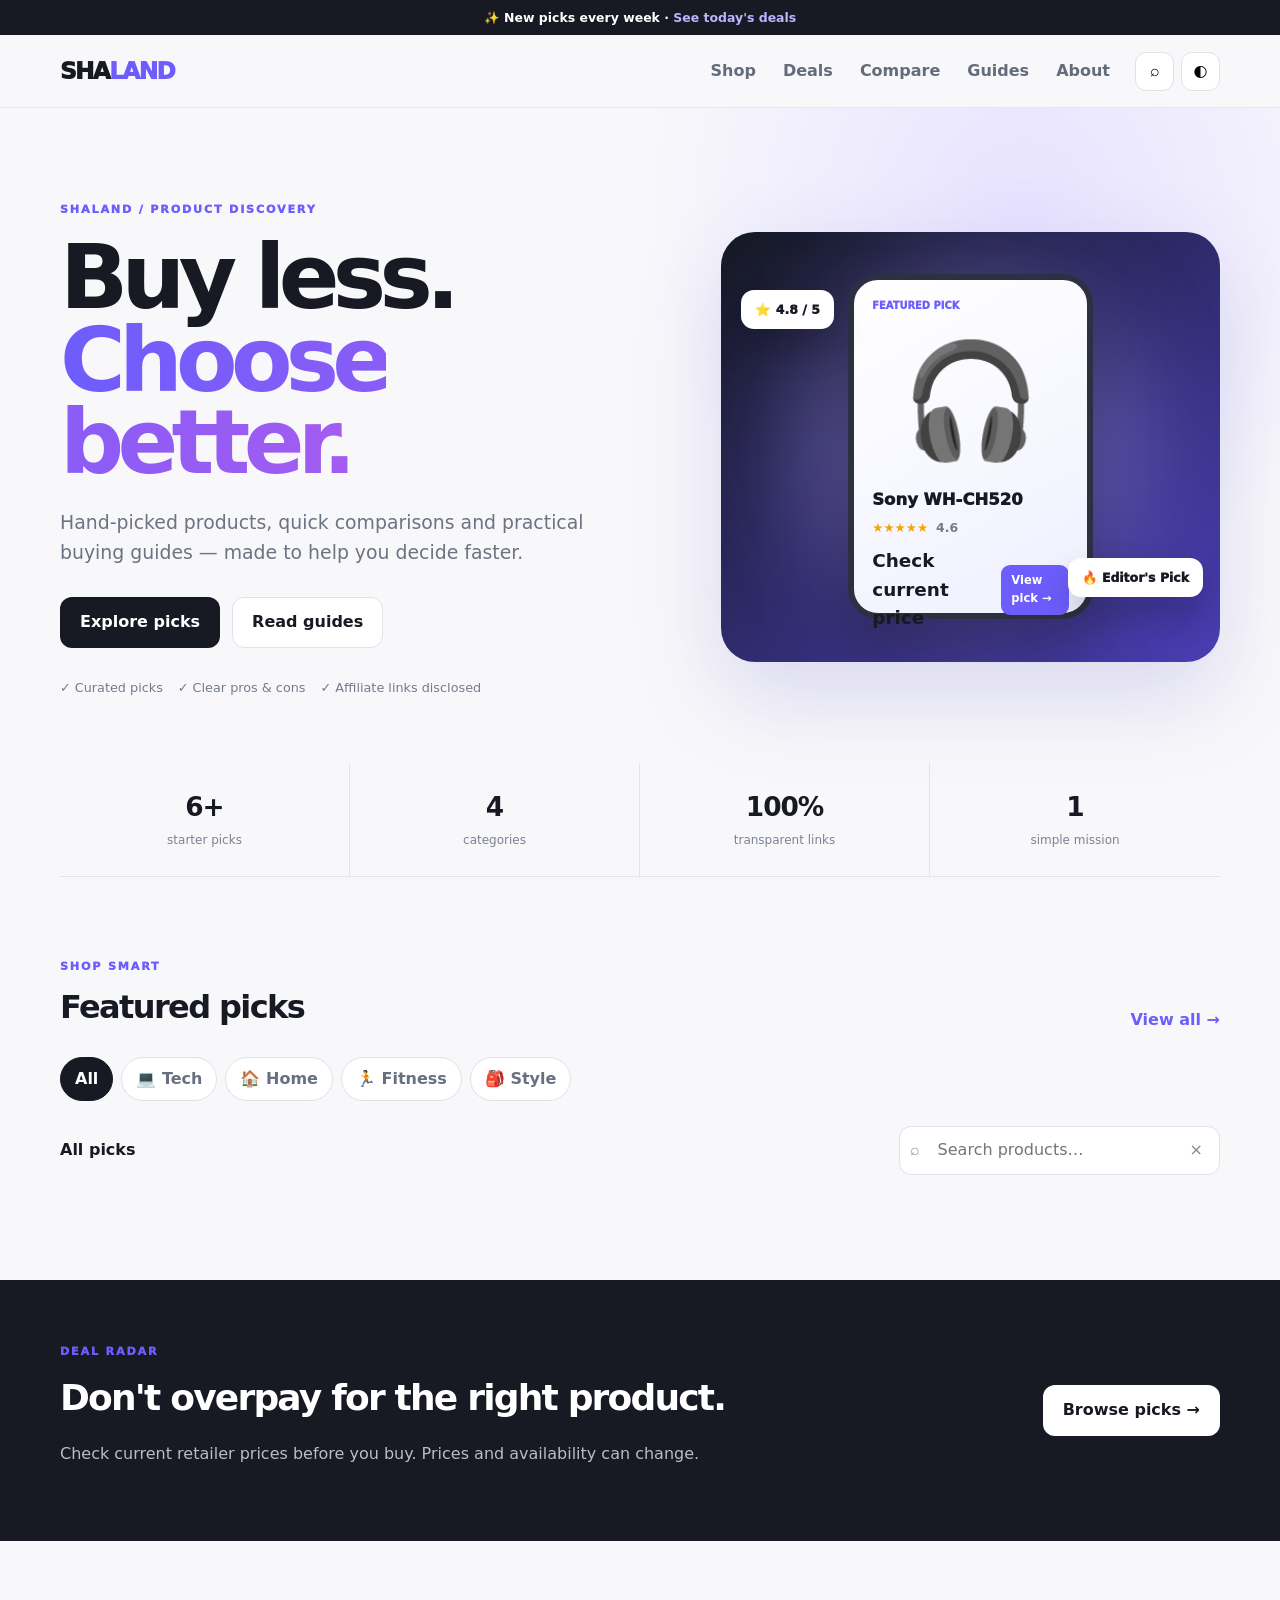
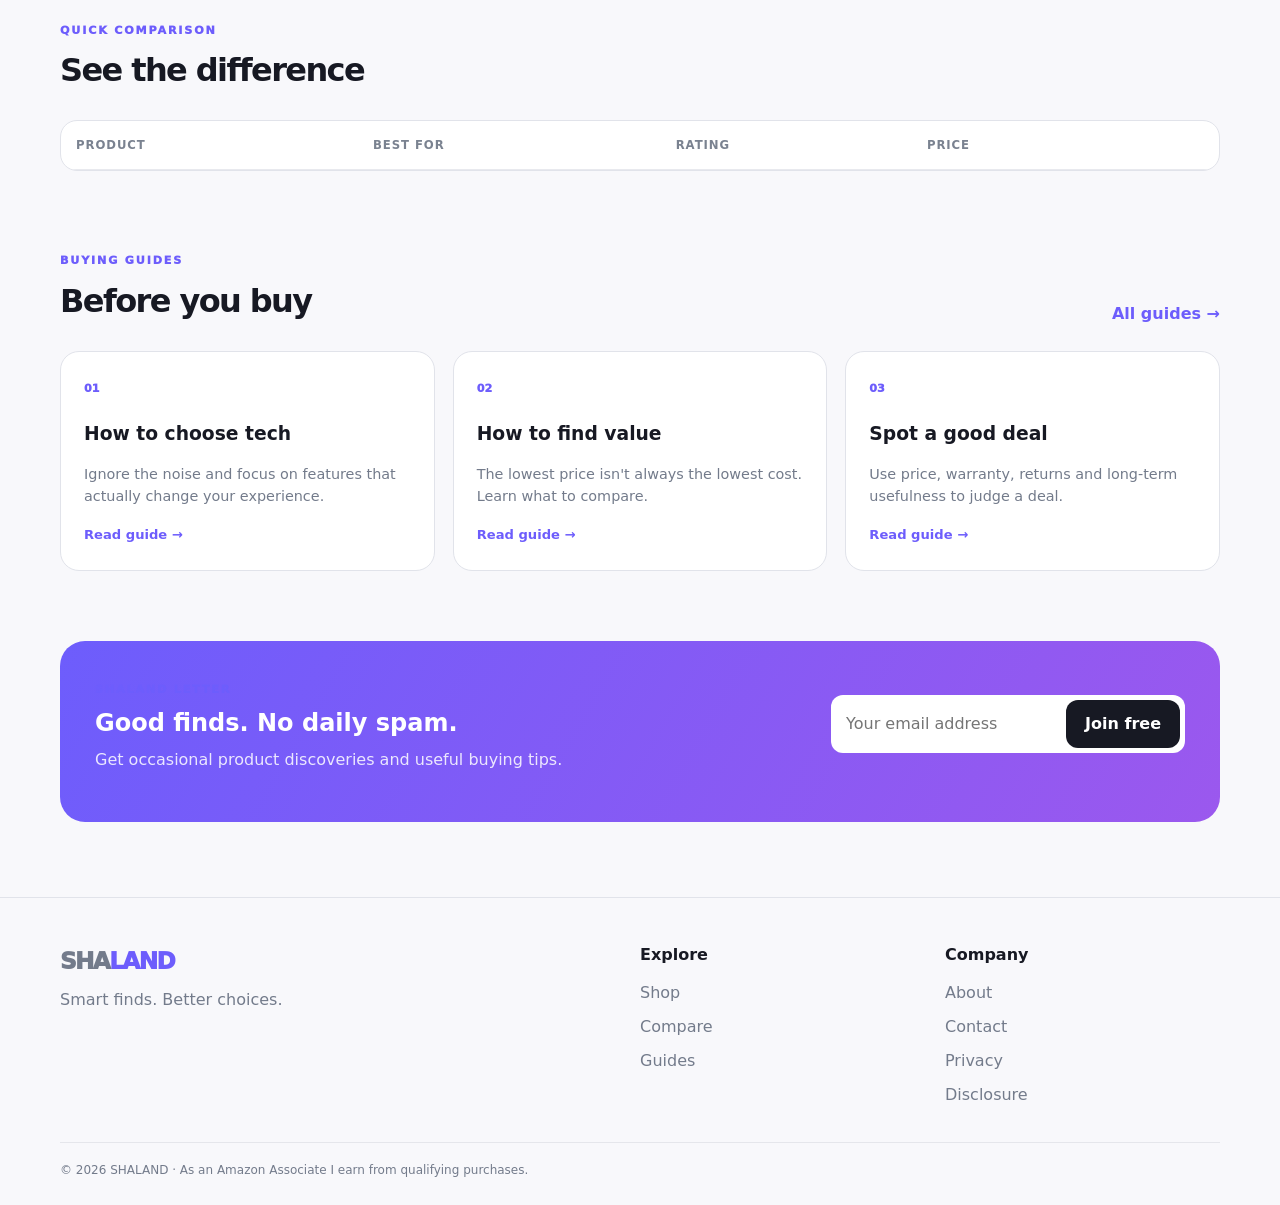
==== commit 9981dce8: "Update index.html" ====
--- a/index.html
+++ b/index.html
@@ -79,6 +79,6 @@
 </section>
 </main>
 
-<footer><div class="wrap footer-grid"><div><a class="logo" href="index.html">SHA<span>LAND</span></a><p>Smart finds. Better choices.</p></div><div><b>Explore</b><a href="#shop">Shop</a><a href="#compare">Compare</a><a href="guides.html">Guides</a></div><div><b>Company</b><a href="about.html">About</a><a href="contact.html">Contact</a><a href="privacy.html">Privacy</a><a href="disclosure.html">Disclosure</a></div></div><div class="wrap copyright">© 2026 SHALAND · Affiliate links may earn us a commission at no extra cost to you.</div></footer>
+<footer><div class="wrap footer-grid"><div><a class="logo" href="index.html">SHA<span>LAND</span></a><p>Smart finds. Better choices.</p></div><div><b>Explore</b><a href="#shop">Shop</a><a href="#compare">Compare</a><a href="guides.html">Guides</a></div><div><b>Company</b><a href="about.html">About</a><a href="contact.html">Contact</a><a href="privacy.html">Privacy</a><a href="disclosure.html">Disclosure</a></div></div><div class="wrap copyright">© 2026 SHALAND · As an Amazon Associate I earn from qualifying purchases.</div></footer>
 <script src="products.js"></script><script src="app.js"></script>
 </body></html>
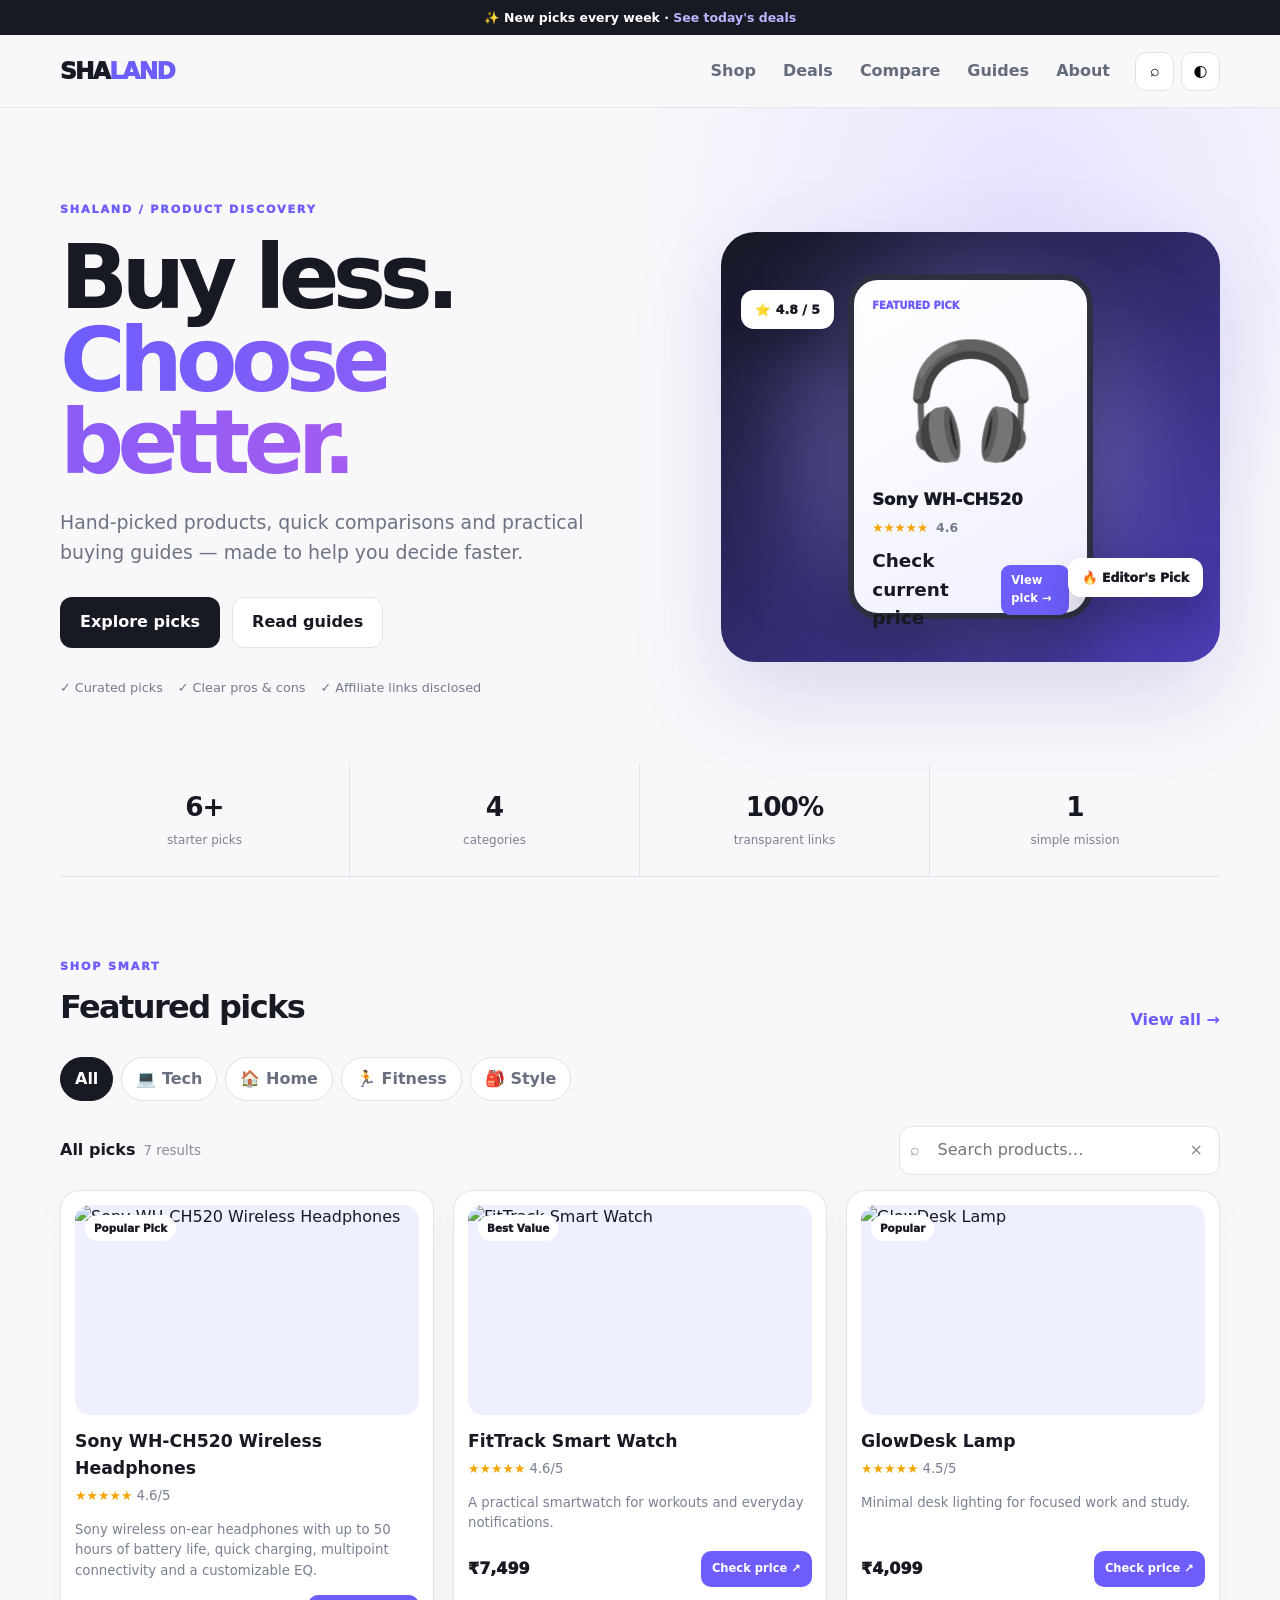
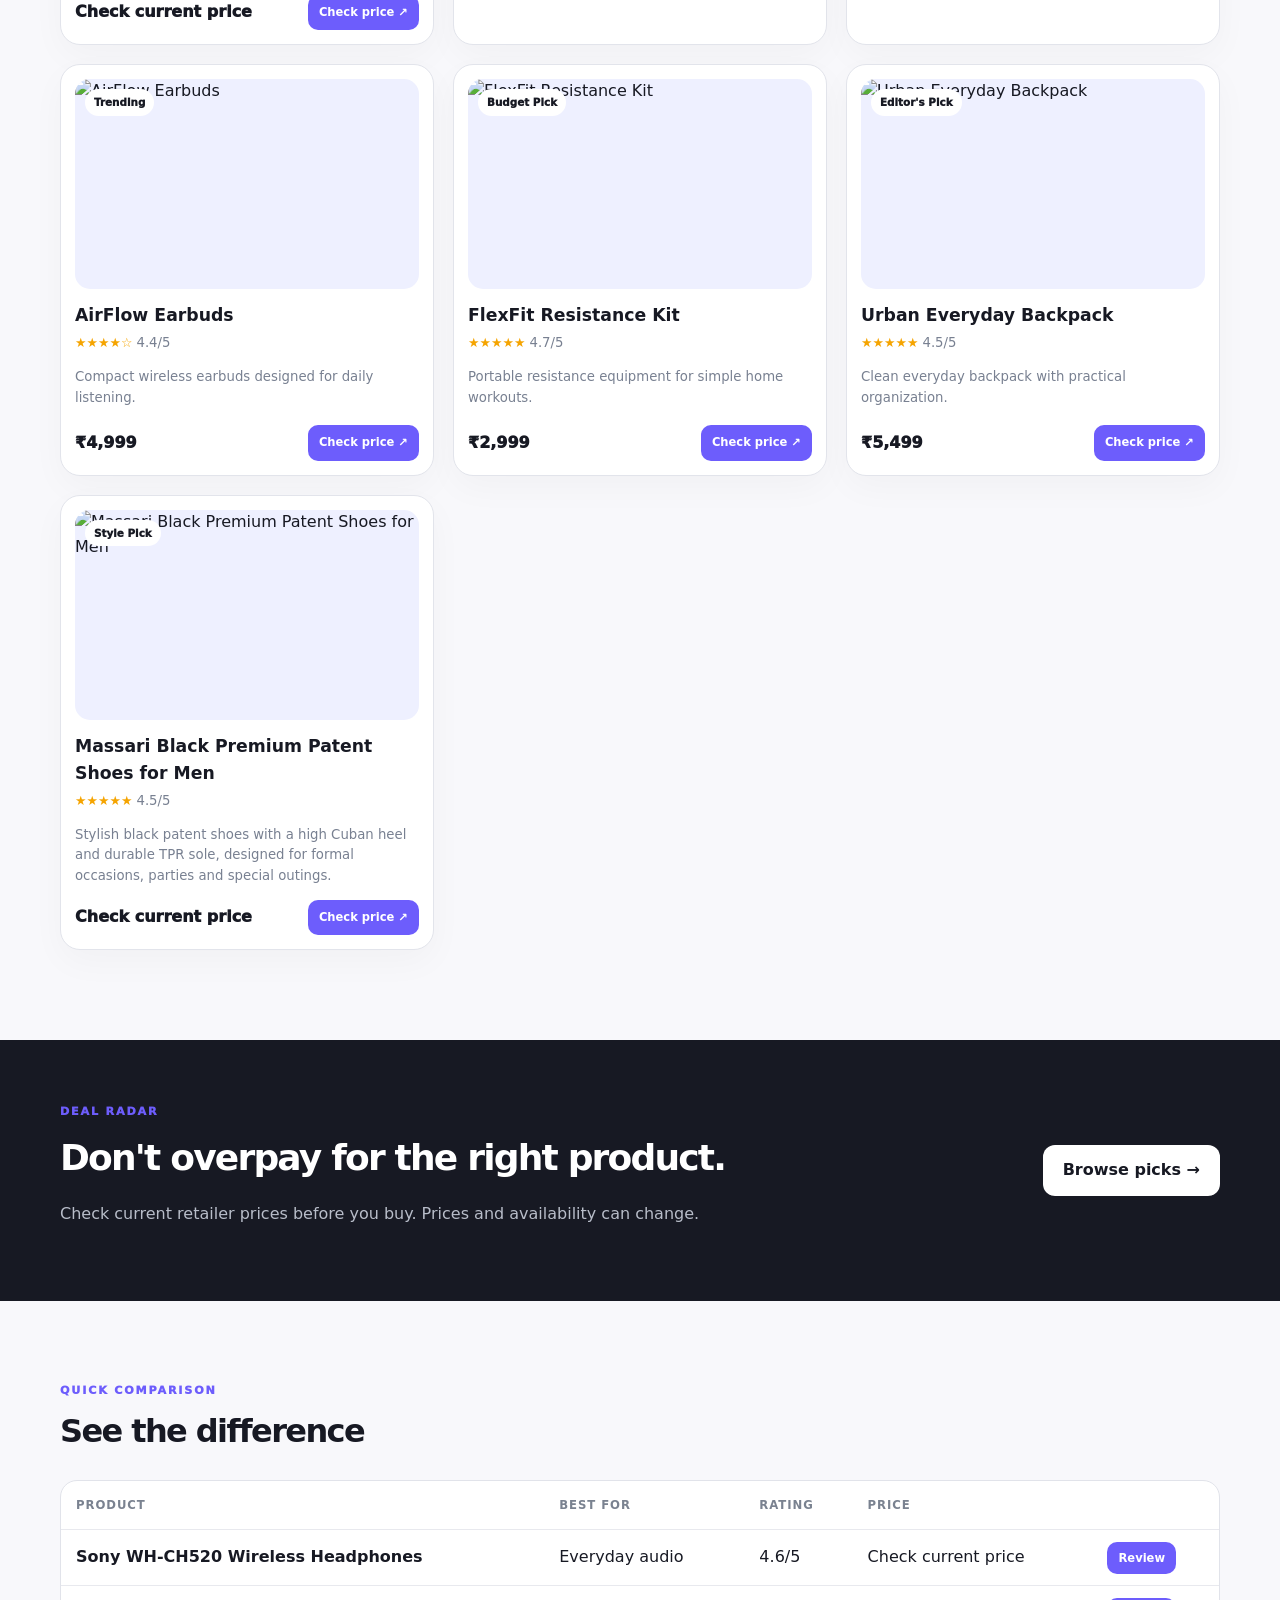
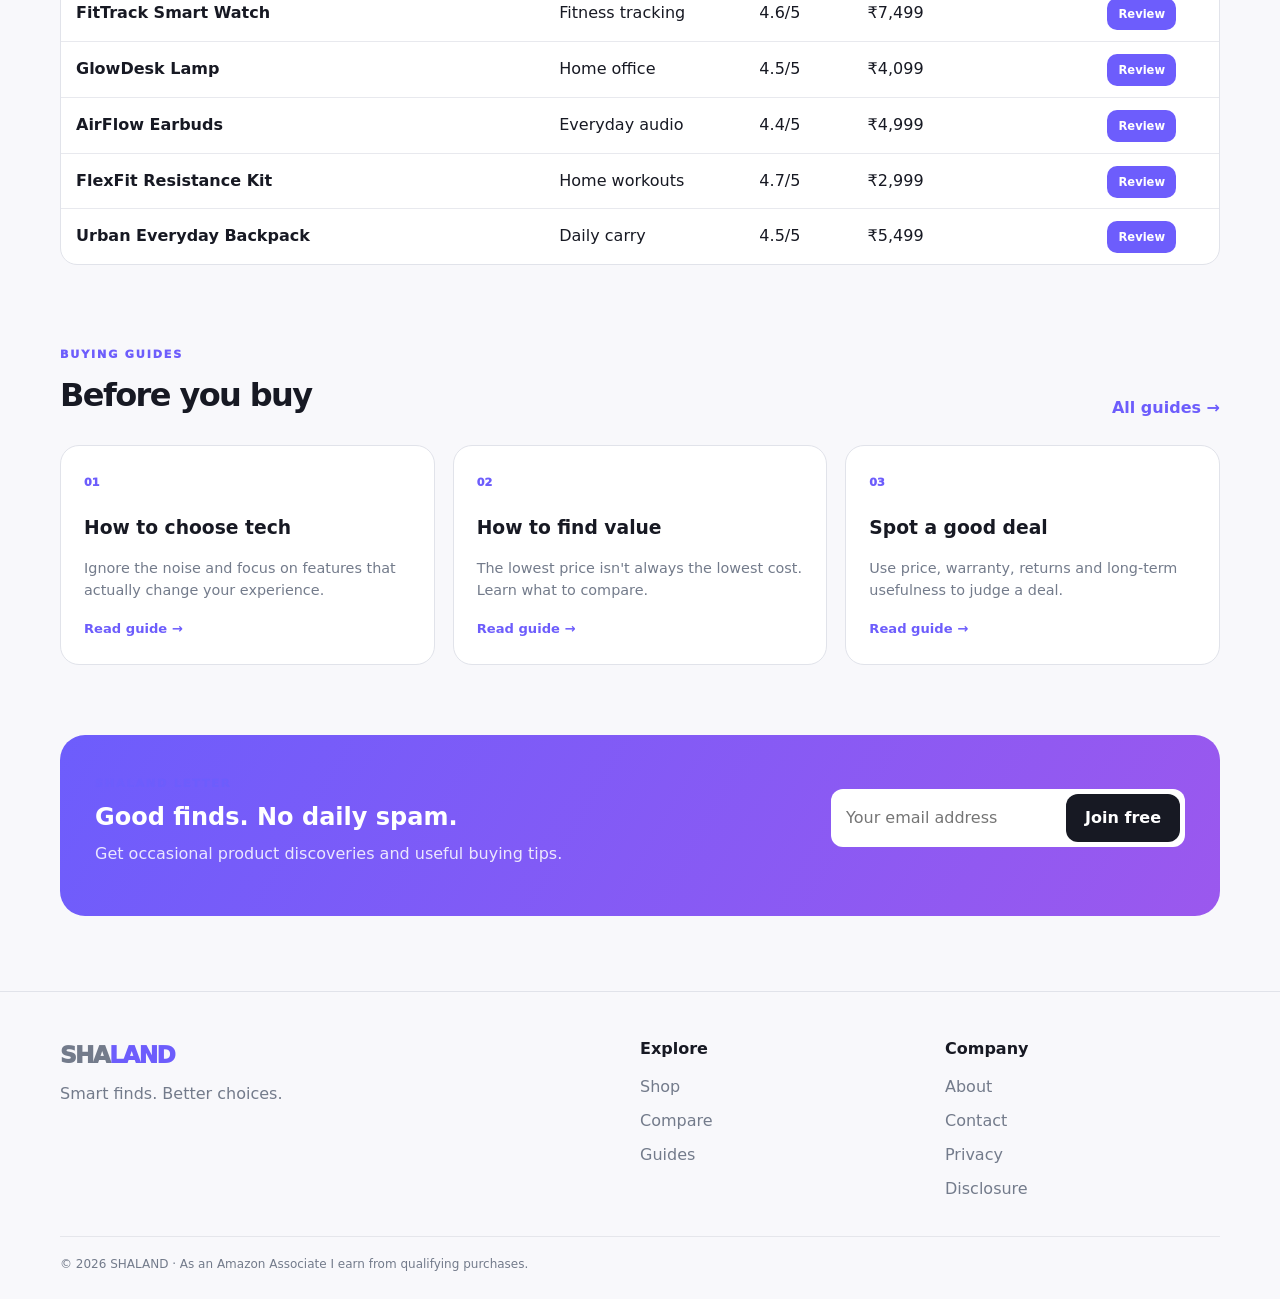
==== commit 27b08325: "Update index.html" ====
--- a/index.html
+++ b/index.html
@@ -80,5 +80,5 @@
 </main>
 
 <footer><div class="wrap footer-grid"><div><a class="logo" href="index.html">SHA<span>LAND</span></a><p>Smart finds. Better choices.</p></div><div><b>Explore</b><a href="#shop">Shop</a><a href="#compare">Compare</a><a href="guides.html">Guides</a></div><div><b>Company</b><a href="about.html">About</a><a href="contact.html">Contact</a><a href="privacy.html">Privacy</a><a href="disclosure.html">Disclosure</a></div></div><div class="wrap copyright">© 2026 SHALAND · As an Amazon Associate I earn from qualifying purchases.</div></footer>
-<script src="products.js"></script><script src="app.js"></script>
+<script src="products.js?v=2"></script><script src="app.js?v=2"></script>
 </body></html>
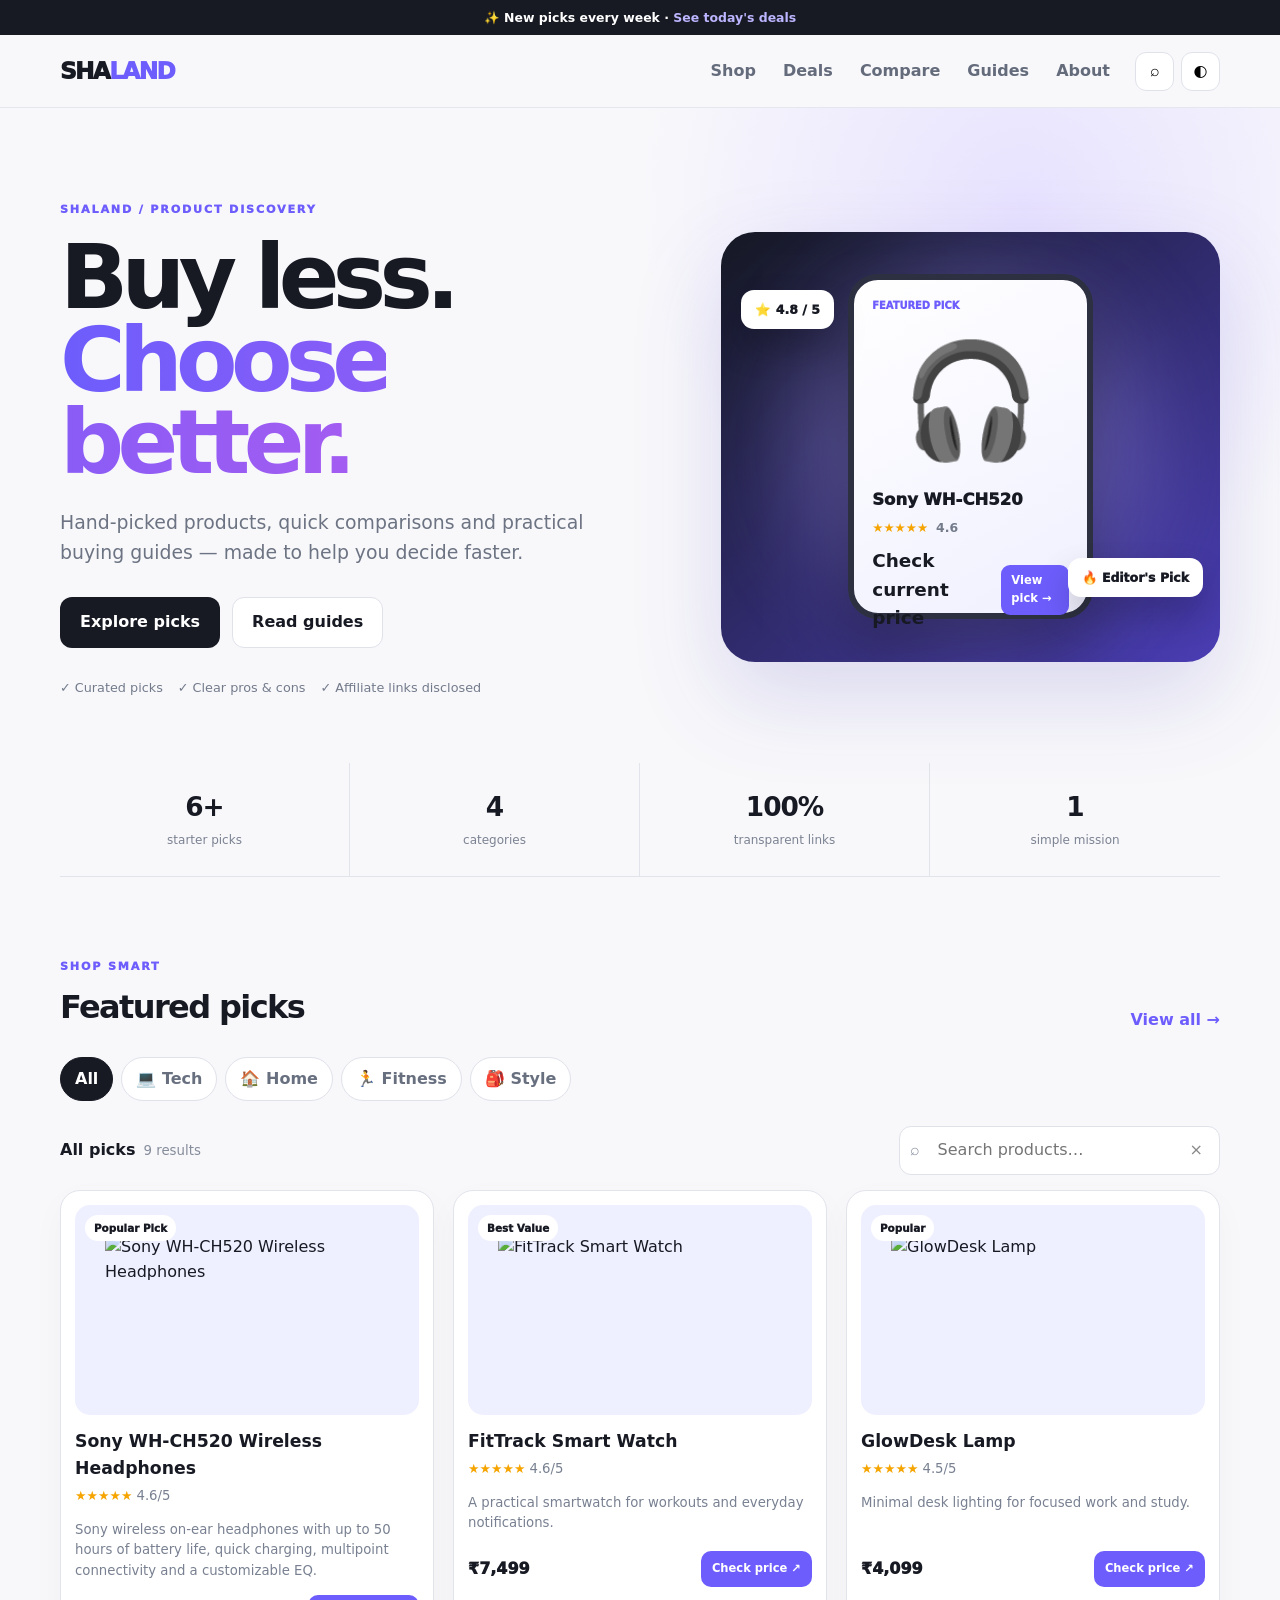
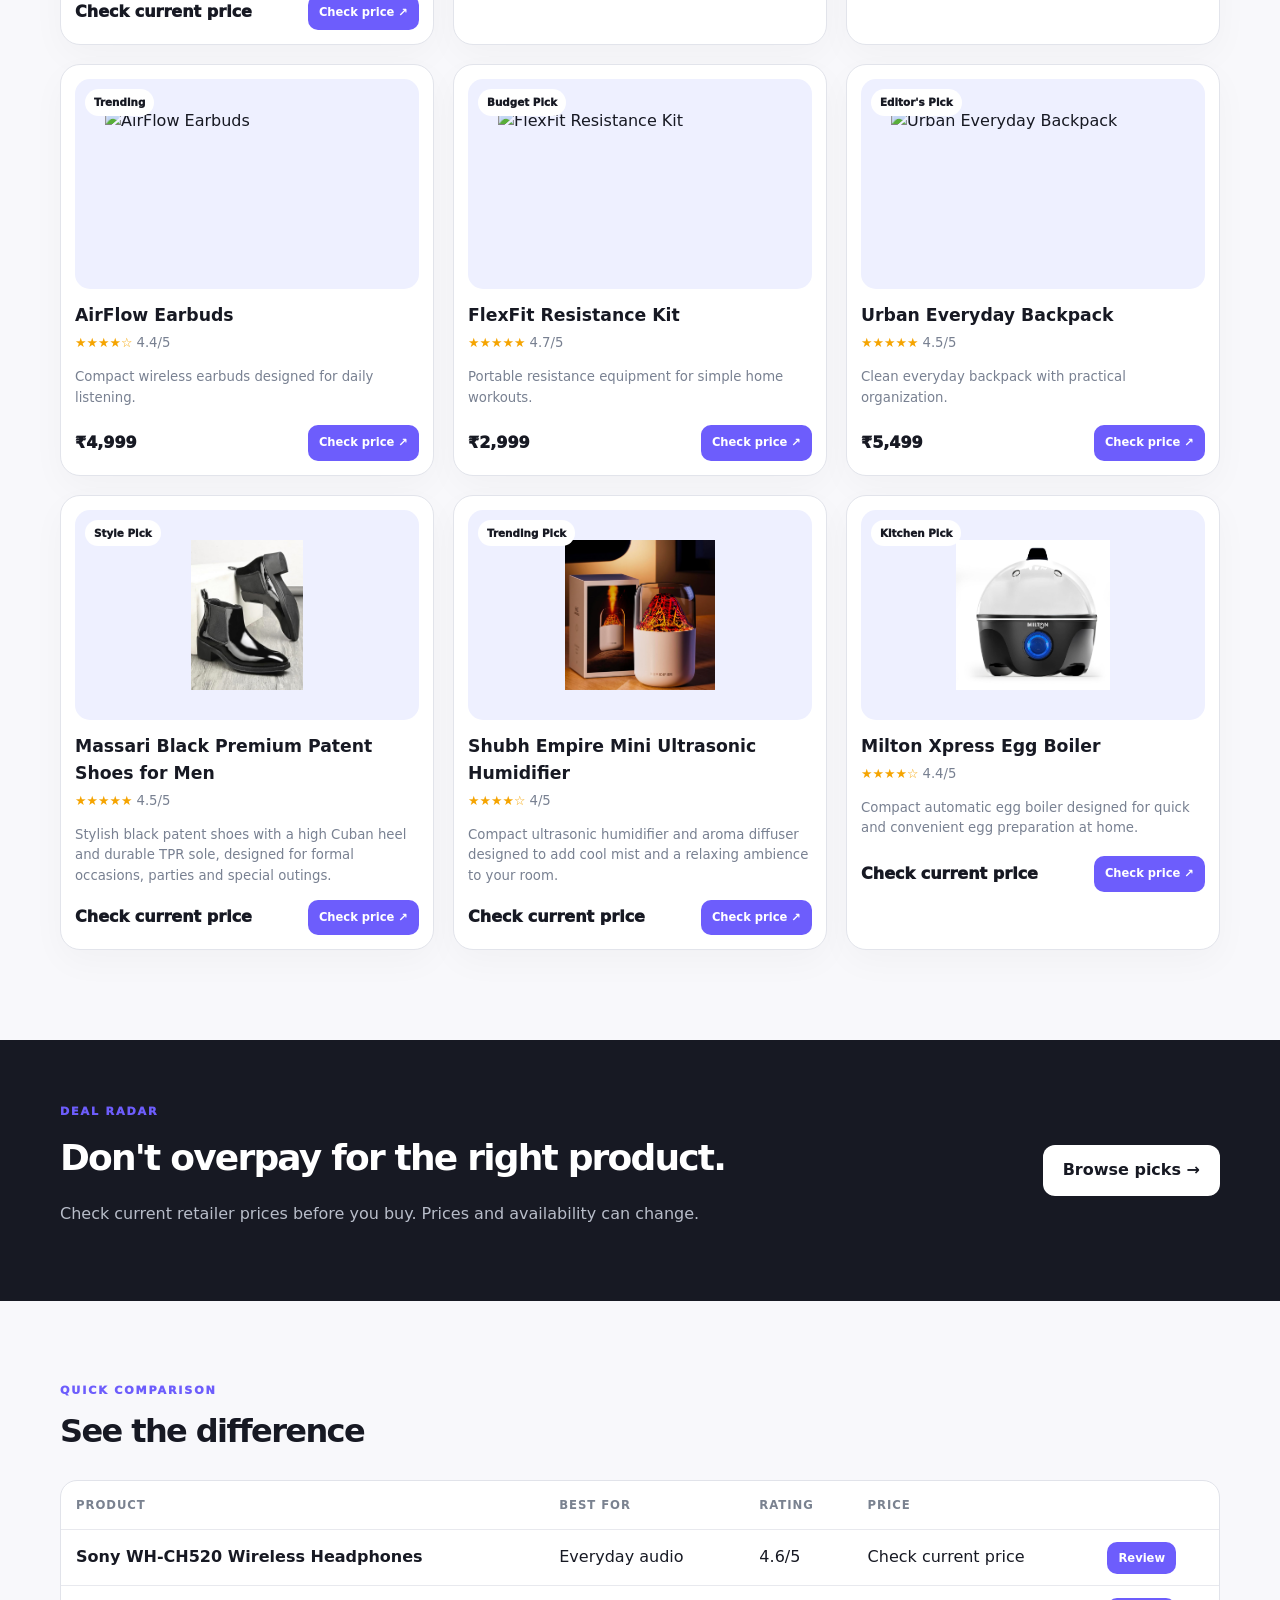
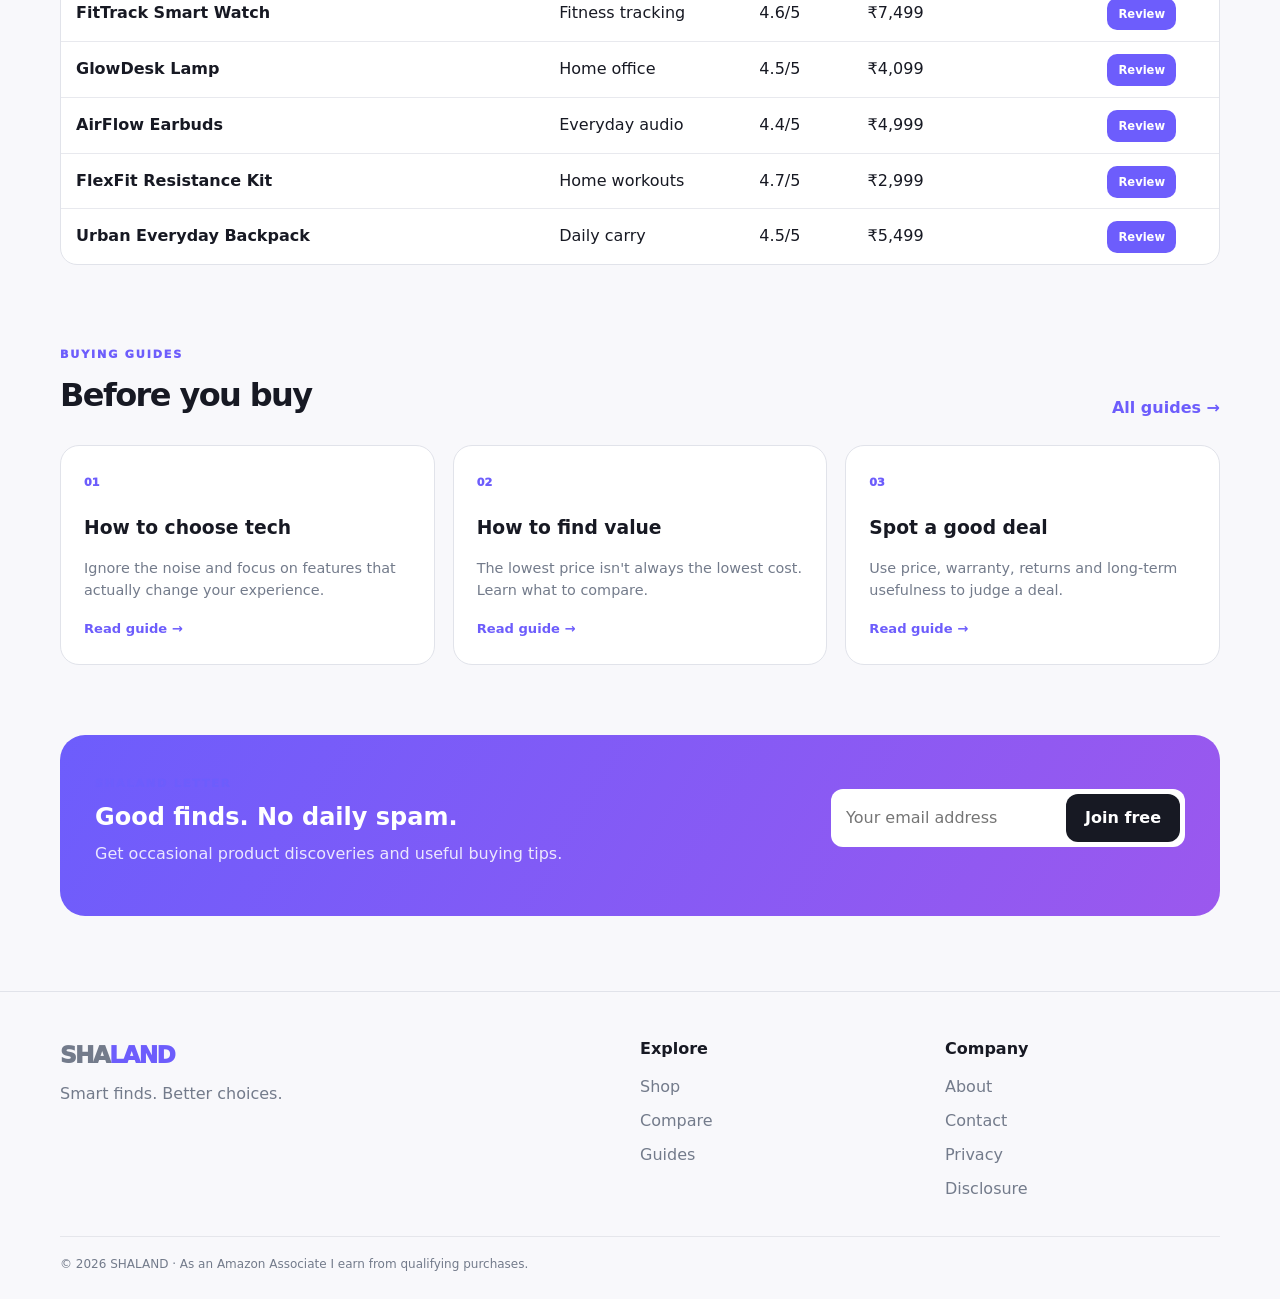
==== commit 3e1fe625: "Update index.html" ====
--- a/index.html
+++ b/index.html
@@ -80,5 +80,4 @@
 </main>
 
 <footer><div class="wrap footer-grid"><div><a class="logo" href="index.html">SHA<span>LAND</span></a><p>Smart finds. Better choices.</p></div><div><b>Explore</b><a href="#shop">Shop</a><a href="#compare">Compare</a><a href="guides.html">Guides</a></div><div><b>Company</b><a href="about.html">About</a><a href="contact.html">Contact</a><a href="privacy.html">Privacy</a><a href="disclosure.html">Disclosure</a></div></div><div class="wrap copyright">© 2026 SHALAND · As an Amazon Associate I earn from qualifying purchases.</div></footer>
-<script src="products.js?v=2"></script><script src="app.js?v=2"></script>
-</body></html>
+<script src="products.js?v=3"></script><script src="app.js?v=3"></script>
--- a/styles.css
+++ b/styles.css
@@ -1,2 +1,159 @@
-*{box-sizing:border-box}html{scroll-behavior:smooth}body{margin:0;background:#f8f8fb;color:#171923;font-family:Inter,ui-sans-serif,system-ui,-apple-system,BlinkMacSystemFont,"Segoe UI",sans-serif;line-height:1.55}a{text-decoration:none;color:inherit}button,input{font:inherit}.wrap{width:min(1160px,92%);margin:auto}.announcement{background:#171923;color:#fff;text-align:center;padding:8px;font-size:.78rem;font-weight:750}.announcement a{color:#bcb5ff}.header{position:sticky;top:0;z-index:40;background:#f8f8fbeF;backdrop-filter:blur(18px);border-bottom:1px solid #e6e7ee}.nav{height:72px;display:flex;align-items:center}.logo{font-weight:1000;letter-spacing:-.07em;font-size:1.45rem;margin-right:auto}.logo span{color:#6d5dfc}nav{display:flex;gap:27px;font-weight:800;color:#646b7b}nav a:hover{color:#6d5dfc}.nav-tools{display:flex;gap:7px;margin-left:25px}.nav-tools button{width:39px;height:39px;border:1px solid #e0e2ea;background:#fff;border-radius:11px;cursor:pointer}.menu{display:none}.hero{padding:88px 0 65px;background:radial-gradient(circle at 80% 15%,#e7e2ff 0,transparent 33%)}.hero-grid{display:grid;grid-template-columns:1fr .85fr;gap:75px;align-items:center}.eyebrow{font-size:.7rem;font-weight:1000;letter-spacing:.16em;color:#6d5dfc}.hero h1{font-size:clamp(3.3rem,7vw,6rem);line-height:.92;letter-spacing:-.075em;margin:15px 0 25px}.hero h1 span{color:transparent;background:linear-gradient(90deg,#6d5dfc,#a35cf1);background-clip:text}.hero-copy>p{font-size:1.18rem;color:#6c7382;max-width:620px}.hero-actions{display:flex;gap:12px;margin:30px 0}.btn{display:inline-flex;align-items:center;justify-content:center;border-radius:12px;padding:12px 19px;font-weight:900;border:1px solid transparent;cursor:pointer}.primary{background:#171923;color:#fff}.secondary{background:#fff;border-color:#e0e2ea}.light{background:#fff;color:#171923}.trust{display:flex;flex-wrap:wrap;gap:15px;color:#737b8b;font-size:.8rem}.hero-showcase{height:430px;border-radius:34px;background:linear-gradient(140deg,#151823,#4a3db4);display:grid;place-items:center;position:relative;overflow:hidden;box-shadow:0 35px 90px #493db42b}.orb{position:absolute;width:330px;height:330px;border-radius:50%;background:#a99eff;filter:blur(55px);opacity:.45}.showcase-card{position:relative;z-index:2;width:245px;height:345px;border:6px solid #2d3040;border-radius:30px;background:linear-gradient(150deg,#fff,#f0f0ff);padding:18px;display:flex;flex-direction:column;box-shadow:0 30px 60px #0005}.mini-label{font-size:.62rem;font-weight:1000;color:#6d5dfc}.showcase-icon{font-size:7rem;text-align:center;margin:auto 0}.showcase-title{font-weight:950;font-size:1.03rem}.rating{font-size:.78rem;color:#f5a400;margin-top:5px}.rating b{color:#737b8b;margin-left:4px}.showcase-bottom{display:flex;align-items:center;justify-content:space-between;margin-top:10px}.showcase-bottom strong{font-size:1.15rem}.showcase-bottom a{background:#6d5dfc;color:#fff;padding:7px 10px;border-radius:9px;font-size:.72rem;font-weight:900}.pill{position:absolute;background:#fff;border-radius:13px;padding:10px 14px;z-index:3;font-weight:950;font-size:.78rem;box-shadow:0 18px 35px #0003}.pill.top{top:58px;left:20px}.pill.bottom{right:17px;bottom:65px}.stats{display:grid;grid-template-columns:repeat(4,1fr);border-bottom:1px solid #e2e4eb}.stats div{padding:24px;border-right:1px solid #e2e4eb;text-align:center}.stats div:last-child{border:0}.stats strong{display:block;font-size:1.65rem;letter-spacing:-.04em}.stats span{font-size:.75rem;color:#7b8291}.section-head{display:flex;align-items:end;justify-content:space-between;margin:76px 0 24px}.section-head h2{margin:5px 0 0;font-size:2rem;letter-spacing:-.05em}.text-link{font-weight:900;color:#6d5dfc}.category-tabs{display:flex;gap:8px;flex-wrap:wrap}.category-tabs button{padding:9px 14px;border:1px solid #e0e2ea;background:#fff;border-radius:999px;cursor:pointer;font-weight:800;color:#687080}.category-tabs button.active{background:#171923;color:#fff;border-color:#171923}.search-row{display:flex;justify-content:space-between;align-items:center;margin:25px 0 15px}.search-row small{margin-left:8px;color:#858c9a}.searchbox{display:flex;align-items:center;gap:7px;border:1px solid #dfe2e9;background:#fff;border-radius:12px;padding:0 10px;color:#8a91a0}.searchbox input{border:0;outline:0;padding:11px;width:250px;background:transparent}.searchbox button{border:0;background:none;cursor:pointer;color:#888}.product-grid{display:grid;grid-template-columns:repeat(3,1fr);gap:19px}.card{background:#fff;border:1px solid #e2e4eb;border-radius:20px;padding:14px;transition:.22s;box-shadow:0 12px 35px #14162208}.card:hover{transform:translateY(-5px);box-shadow:0 20px 45px #14162212}.product-image{height:210px;background:#eef0ff;border-radius:15px;overflow:hidden;position:relative}.product-image img{width:100%;height:100%;object-fit:cover}.badge{position:absolute;top:10px;left:10px;background:#fff;border-radius:999px;padding:5px 9px;font-size:.65rem;font-weight:1000}.card h3{font-size:1.08rem;margin:13px 0 4px}.stars{color:#f5a400;font-size:.8rem}.muted{color:#788091;font-size:.83rem}.card p{min-height:45px}.card-bottom{display:flex;align-items:center;justify-content:space-between;margin-top:13px}.price{font-weight:1000}.deal{background:#6d5dfc;color:#fff;padding:9px 11px;border-radius:10px;font-size:.72rem;font-weight:900}.deal-strip{margin-top:90px;background:#171923;color:#fff;padding:58px 0}.deal-inner{display:flex;align-items:center;justify-content:space-between;gap:30px}.deal-inner h2{font-size:2.25rem;letter-spacing:-.05em;margin:7px 0}.deal-inner p{color:#b8bdc9}.compare-wrap{overflow:auto;border:1px solid #e1e3ea;border-radius:17px;background:#fff}.compare-wrap table{width:100%;min-width:700px;border-collapse:collapse}.compare-wrap th,.compare-wrap td{text-align:left;padding:15px;border-bottom:1px solid #e8e9ee}.compare-wrap th{font-size:.73rem;color:#7a8290;text-transform:uppercase;letter-spacing:.08em}.compare-wrap tr:last-child td{border:0}.guides-preview{padding-bottom:70px}.guide-grid{display:grid;grid-template-columns:repeat(3,1fr);gap:18px}.guide-grid article{background:#fff;border:1px solid #e1e3ea;border-radius:19px;padding:23px}.guide-number{font-size:.7rem;color:#6d5dfc;font-weight:1000}.guide-grid h3{margin:20px 0 6px}.guide-grid p{color:#737b8b;font-size:.9rem}.guide-grid a{color:#6d5dfc;font-weight:900;font-size:.82rem}.newsletter{margin-bottom:75px;padding:35px;border-radius:25px;background:linear-gradient(120deg,#6d5dfc,#9b58ee);color:#fff;display:grid;grid-template-columns:1fr auto;gap:15px;align-items:center}.newsletter h2{margin:5px 0}.newsletter p{margin:0;opacity:.85}.newsletter form{display:flex;background:#fff;border-radius:12px;padding:5px}.newsletter input{width:230px;border:0;outline:0;padding:10px}.newsletter .primary{border:0}.newsletter small{grid-column:1/-1}footer{border-top:1px solid #e1e3ea;padding:45px 0 25px;color:#737b8b}.footer-grid{display:grid;grid-template-columns:2fr 1fr 1fr;gap:30px}.footer-grid>div{display:flex;flex-direction:column;gap:9px}.footer-grid .logo{margin:0}.footer-grid p{margin:0}.footer-grid b{color:#171923;margin-bottom:4px}.copyright{font-size:.75rem;margin-top:35px;padding-top:18px;border-top:1px solid #e5e6eb}@media(max-width:850px){nav{display:none;position:absolute;left:4%;right:4%;top:112px;background:#fff;padding:18px;border-radius:15px;box-shadow:0 20px 50px #0002;flex-direction:column}.menu{display:block}.hero-grid{grid-template-columns:1fr}.hero-showcase{height:370px}.product-grid{grid-template-columns:1fr 1fr}.guide-grid{grid-template-columns:1fr}.newsletter{grid-template-columns:1fr}.stats{grid-template-columns:1fr 1fr}.stats div{border-bottom:1px solid #e2e4eb}.deal-inner{display:block}.deal-inner .btn{margin-top:15px}}@media(max-width:560px){.hero{padding-top:60px}.hero-showcase{height:330px}.showcase-card{transform:scale(.86)}.product-grid{grid-template-columns:1fr}.search-row{display:block}.searchbox{margin-top:12px}.searchbox input{width:100%}.section-head{margin-top:55px}.footer-grid{grid-template-columns:1fr}.trust{display:block}.trust span{display:block;margin-bottom:6px}}
-.dark{background:#0f1118;color:#f4f5f8}.dark .header{background:#0f1118eF;border-color:#292d39}.dark .nav-tools button,.dark .secondary,.dark .searchbox,.dark .card,.dark .compare-wrap,.dark .guide-grid article,.dark .newsletter form{background:#191c25;color:#f4f5f8;border-color:#303543}.dark nav{background:#191c25}.dark .hero{background:radial-gradient(circle at 80% 15%,#29264b 0,transparent 33%)}.dark .hero-copy>p,.dark .muted,.dark .stats span,.dark .guide-grid p,.dark footer{color:#aeb5c3}.dark .stats,.dark .stats div,.dark .compare-wrap th,.dark .compare-wrap td,.dark footer,.dark .copyright{border-color:#2b2f3b}.dark .category-tabs button{background:#191c25;color:#c0c6d1;border-color:#303543}.dark .category-tabs button.active,.dark .primary{background:#fff;color:#171923}.dark .section-head .text-link,.dark .guide-grid a{color:#9d94ff}.dark .footer-grid b{color:#fff}.dark .newsletter input{color:#fff}
+*{box-sizing:border-box}
+html{scroll-behavior:smooth}
+body{margin:0;background:#f8f8fb;color:#171923;font-family:Inter,ui-sans-serif,system-ui,-apple-system,BlinkMacSystemFont,"Segoe UI",sans-serif;line-height:1.55}
+a{text-decoration:none;color:inherit}
+button,input{font:inherit}
+.wrap{width:min(1160px,92%);margin:auto}
+
+.announcement{background:#171923;color:#fff;text-align:center;padding:8px;font-size:.78rem;font-weight:750}
+.announcement a{color:#bcb5ff}
+
+.header{position:sticky;top:0;z-index:40;background:#f8f8fbeF;backdrop-filter:blur(18px);border-bottom:1px solid #e6e7ee}
+.nav{height:72px;display:flex;align-items:center}
+.logo{font-weight:1000;letter-spacing:-.07em;font-size:1.45rem;margin-right:auto}
+.logo span{color:#6d5dfc}
+nav{display:flex;gap:27px;font-weight:800;color:#646b7b}
+nav a:hover{color:#6d5dfc}
+.nav-tools{display:flex;gap:7px;margin-left:25px}
+.nav-tools button{width:39px;height:39px;border:1px solid #e0e2ea;background:#fff;border-radius:11px;cursor:pointer}
+.menu{display:none}
+
+.hero{padding:88px 0 65px;background:radial-gradient(circle at 80% 15%,#e7e2ff 0,transparent 33%)}
+.hero-grid{display:grid;grid-template-columns:1fr .85fr;gap:75px;align-items:center}
+.eyebrow{font-size:.7rem;font-weight:1000;letter-spacing:.16em;color:#6d5dfc}
+.hero h1{font-size:clamp(3.3rem,7vw,6rem);line-height:.92;letter-spacing:-.075em;margin:15px 0 25px}
+.hero h1 span{color:transparent;background:linear-gradient(90deg,#6d5dfc,#a35cf1);background-clip:text}
+.hero-copy>p{font-size:1.18rem;color:#6c7382;max-width:620px}
+.hero-actions{display:flex;gap:12px;margin:30px 0}
+.btn{display:inline-flex;align-items:center;justify-content:center;border-radius:12px;padding:12px 19px;font-weight:900;border:1px solid transparent;cursor:pointer}
+.primary{background:#171923;color:#fff}
+.secondary{background:#fff;border-color:#e0e2ea}
+.light{background:#fff;color:#171923}
+.trust{display:flex;flex-wrap:wrap;gap:15px;color:#737b8b;font-size:.8rem}
+
+.hero-showcase{height:430px;border-radius:34px;background:linear-gradient(140deg,#151823,#4a3db4);display:grid;place-items:center;position:relative;overflow:hidden;box-shadow:0 35px 90px #493db42b}
+.orb{position:absolute;width:330px;height:330px;border-radius:50%;background:#a99eff;filter:blur(55px);opacity:.45}
+.showcase-card{position:relative;z-index:2;width:245px;height:345px;border:6px solid #2d3040;border-radius:30px;background:linear-gradient(150deg,#fff,#f0f0ff);padding:18px;display:flex;flex-direction:column;box-shadow:0 30px 60px #0005}
+.mini-label{font-size:.62rem;font-weight:1000;color:#6d5dfc}
+.showcase-icon{font-size:7rem;text-align:center;margin:auto 0}
+.showcase-title{font-weight:950;font-size:1.03rem}
+.rating{font-size:.78rem;color:#f5a400;margin-top:5px}
+.rating b{color:#737b8b;margin-left:4px}
+.showcase-bottom{display:flex;align-items:center;justify-content:space-between;margin-top:10px}
+.showcase-bottom strong{font-size:1.15rem}
+.showcase-bottom a{background:#6d5dfc;color:#fff;padding:7px 10px;border-radius:9px;font-size:.72rem;font-weight:900}
+.pill{position:absolute;background:#fff;border-radius:13px;padding:10px 14px;z-index:3;font-weight:950;font-size:.78rem;box-shadow:0 18px 35px #0003}
+.pill.top{top:58px;left:20px}
+.pill.bottom{right:17px;bottom:65px}
+
+.stats{display:grid;grid-template-columns:repeat(4,1fr);border-bottom:1px solid #e2e4eb}
+.stats div{padding:24px;border-right:1px solid #e2e4eb;text-align:center}
+.stats div:last-child{border:0}
+.stats strong{display:block;font-size:1.65rem;letter-spacing:-.04em}
+.stats span{font-size:.75rem;color:#7b8291}
+
+.section-head{display:flex;align-items:end;justify-content:space-between;margin:76px 0 24px}
+.section-head h2{margin:5px 0 0;font-size:2rem;letter-spacing:-.05em}
+.text-link{font-weight:900;color:#6d5dfc}
+
+.category-tabs{display:flex;gap:8px;flex-wrap:wrap}
+.category-tabs button{padding:9px 14px;border:1px solid #e0e2ea;background:#fff;border-radius:999px;cursor:pointer;font-weight:800;color:#687080}
+.category-tabs button.active{background:#171923;color:#fff;border-color:#171923}
+
+.search-row{display:flex;justify-content:space-between;align-items:center;margin:25px 0 15px}
+.search-row small{margin-left:8px;color:#858c9a}
+.searchbox{display:flex;align-items:center;gap:7px;border:1px solid #dfe2e9;background:#fff;border-radius:12px;padding:0 10px;color:#8a91a0}
+.searchbox input{border:0;outline:0;padding:11px;width:250px;background:transparent}
+.searchbox button{border:0;background:none;cursor:pointer;color:#888}
+
+.product-grid{display:grid;grid-template-columns:repeat(3,1fr);gap:19px}
+.card{background:#fff;border:1px solid #e2e4eb;border-radius:20px;padding:14px;transition:.22s;box-shadow:0 12px 35px #14162208}
+.card:hover{transform:translateY(-5px);box-shadow:0 20px 45px #14162212}
+
+.product-image{height:210px;background:#eef0ff;border-radius:15px;overflow:hidden;position:relative}
+.product-image img{width:100%;height:100%;object-fit:contain;padding:30px}
+
+.badge{position:absolute;top:10px;left:10px;background:#fff;border-radius:999px;padding:5px 9px;font-size:.65rem;font-weight:1000}
+.card h3{font-size:1.08rem;margin:13px 0 4px}
+.stars{color:#f5a400;font-size:.8rem}
+.muted{color:#788091;font-size:.83rem}
+.card p{min-height:45px}
+.card-bottom{display:flex;align-items:center;justify-content:space-between;margin-top:13px}
+.price{font-weight:1000}
+.deal{background:#6d5dfc;color:#fff;padding:9px 11px;border-radius:10px;font-size:.72rem;font-weight:900}
+
+.deal-strip{margin-top:90px;background:#171923;color:#fff;padding:58px 0}
+.deal-inner{display:flex;align-items:center;justify-content:space-between;gap:30px}
+.deal-inner h2{font-size:2.25rem;letter-spacing:-.05em;margin:7px 0}
+.deal-inner p{color:#b8bdc9}
+
+.compare-wrap{overflow:auto;border:1px solid #e1e3ea;border-radius:17px;background:#fff}
+.compare-wrap table{width:100%;min-width:700px;border-collapse:collapse}
+.compare-wrap th,.compare-wrap td{text-align:left;padding:15px;border-bottom:1px solid #e8e9ee}
+.compare-wrap th{font-size:.73rem;color:#7a8290;text-transform:uppercase;letter-spacing:.08em}
+.compare-wrap tr:last-child td{border:0}
+
+.guides-preview{padding-bottom:70px}
+.guide-grid{display:grid;grid-template-columns:repeat(3,1fr);gap:18px}
+.guide-grid article{background:#fff;border:1px solid #e1e3ea;border-radius:19px;padding:23px}
+.guide-number{font-size:.7rem;color:#6d5dfc;font-weight:1000}
+.guide-grid h3{margin:20px 0 6px}
+.guide-grid p{color:#737b8b;font-size:.9rem}
+.guide-grid a{color:#6d5dfc;font-weight:900;font-size:.82rem}
+
+.newsletter{margin-bottom:75px;padding:35px;border-radius:25px;background:linear-gradient(120deg,#6d5dfc,#9b58ee);color:#fff;display:grid;grid-template-columns:1fr auto;gap:15px;align-items:center}
+.newsletter h2{margin:5px 0}
+.newsletter p{margin:0;opacity:.85}
+.newsletter form{display:flex;background:#fff;border-radius:12px;padding:5px}
+.newsletter input{width:230px;border:0;outline:0;padding:10px}
+.newsletter .primary{border:0}
+.newsletter small{grid-column:1/-1}
+
+footer{border-top:1px solid #e1e3ea;padding:45px 0 25px;color:#737b8b}
+.footer-grid{display:grid;grid-template-columns:2fr 1fr 1fr;gap:30px}
+.footer-grid>div{display:flex;flex-direction:column;gap:9px}
+.footer-grid .logo{margin:0}
+.footer-grid p{margin:0}
+.footer-grid b{color:#171923;margin-bottom:4px}
+.copyright{font-size:.75rem;margin-top:35px;padding-top:18px;border-top:1px solid #e5e6eb}
+
+@media(max-width:850px){
+nav{display:none;position:absolute;left:4%;right:4%;top:112px;background:#fff;padding:18px;border-radius:15px;box-shadow:0 20px 50px #0002;flex-direction:column}
+.menu{display:block}
+.hero-grid{grid-template-columns:1fr}
+.hero-showcase{height:370px}
+.product-grid{grid-template-columns:1fr 1fr}
+.guide-grid{grid-template-columns:1fr}
+.newsletter{grid-template-columns:1fr}
+.stats{grid-template-columns:1fr 1fr}
+.stats div{border-bottom:1px solid #e2e4eb}
+.deal-inner{display:block}
+.deal-inner .btn{margin-top:15px}
+}
+
+@media(max-width:560px){
+.hero{padding-top:60px}
+.hero-showcase{height:330px}
+.showcase-card{transform:scale(.86)}
+.product-grid{grid-template-columns:1fr}
+.search-row{display:block}
+.searchbox{margin-top:12px}
+.searchbox input{width:100%}
+.section-head{margin-top:55px}
+.footer-grid{grid-template-columns:1fr}
+.trust{display:block}
+.trust span{display:block;margin-bottom:6px}
+}
+
+.dark{background:#0f1118;color:#f4f5f8}
+.dark .header{background:#0f1118eF;border-color:#292d39}
+.dark .nav-tools button,.dark .secondary,.dark .searchbox,.dark .card,.dark .compare-wrap,.dark .guide-grid article,.dark .newsletter form{background:#191c25;color:#f4f5f8;border-color:#303543}
+.dark nav{background:#191c25}
+.dark .hero{background:radial-gradient(circle at 80% 15%,#29264b 0,transparent 33%)}
+.dark .hero-copy>p,.dark .muted,.dark .stats span,.dark .guide-grid p,.dark footer{color:#aeb5c3}
+.dark .stats,.dark .stats div,.dark .compare-wrap th,.dark .compare-wrap td,.dark footer,.dark .copyright{border-color:#2b2f3b}
+.dark .category-tabs button{background:#191c25;color:#c0c6d1;border-color:#303543}
+.dark .category-tabs button.active,.dark .primary{background:#fff;color:#171923}
+.dark .section-head .text-link,.dark .guide-grid a{color:#9d94ff}
+.dark .footer-grid b{color:#fff}
+.dark .newsletter input{color:#fff}
